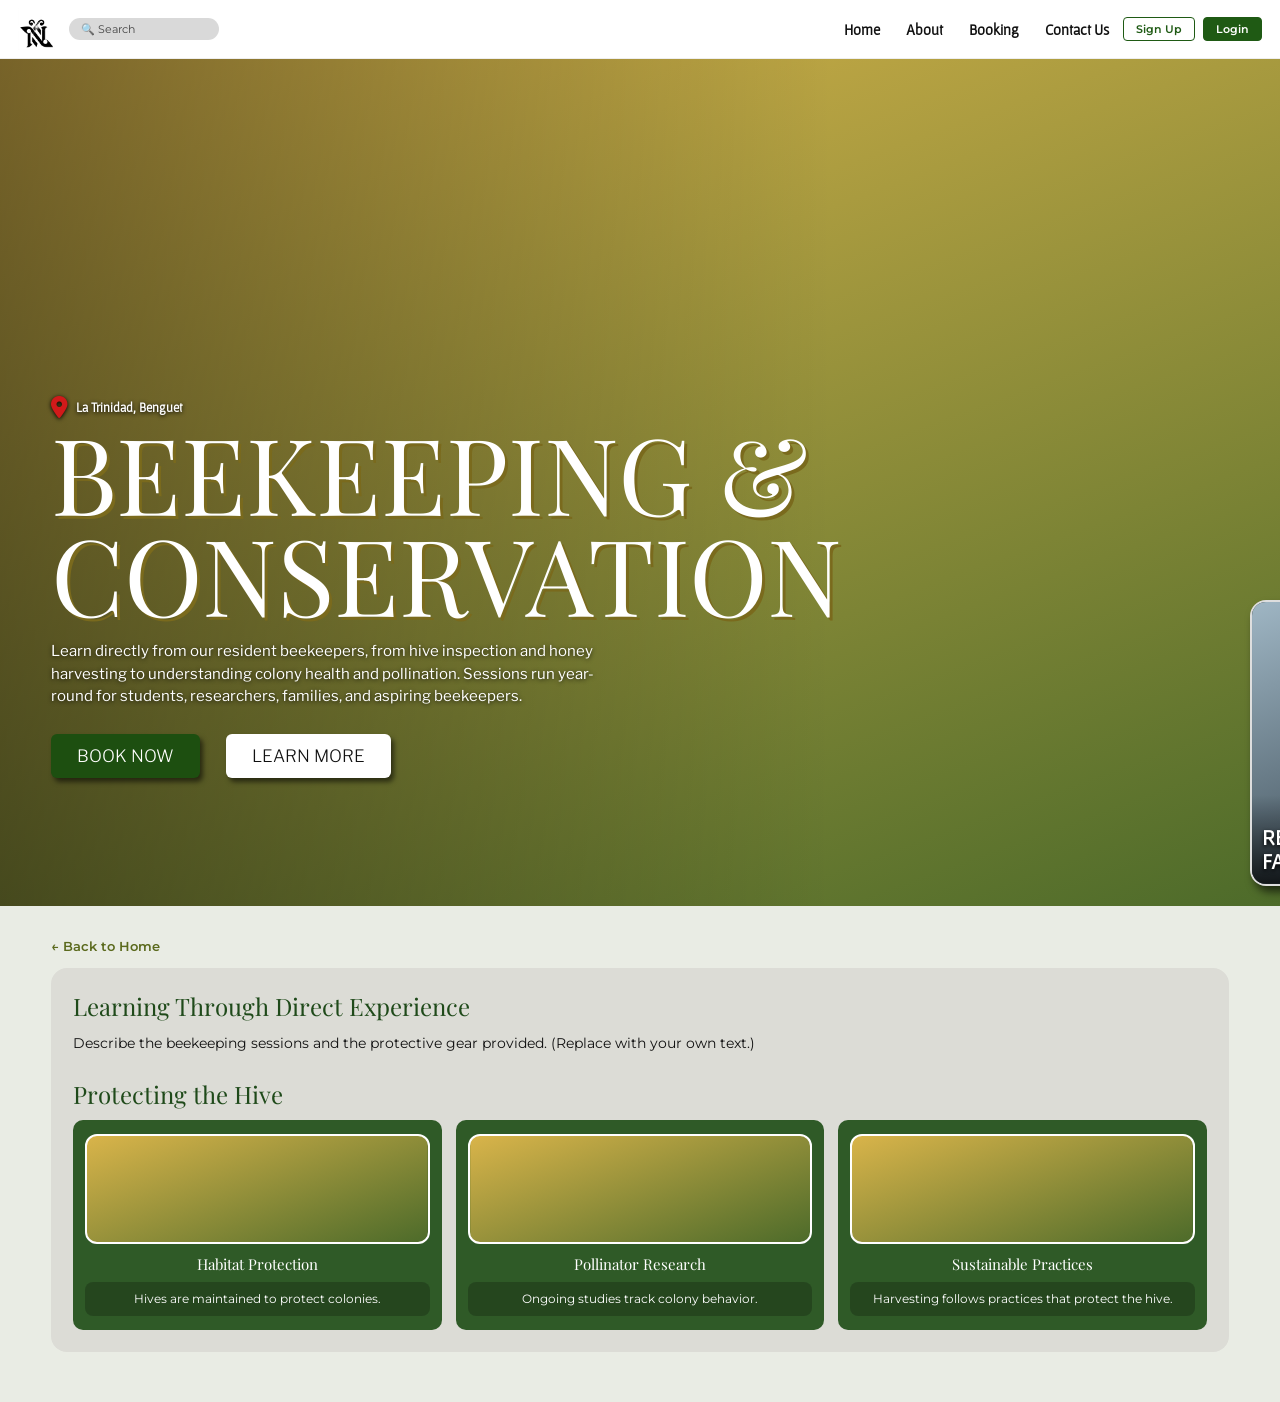
==== beekeeping.html @ a088c25b "adding javascript(burger) and deploying the logo img" ====
<!DOCTYPE html>
<html lang="en">

<head>
    <meta charset="utf-8">
    <meta name="viewport" content="width=device-width, initial-scale=1">
    <title>Beekeeping &amp; Conservation — Nature-ally Found</title>
    <link
        href="https://fonts.googleapis.com/css2?family=Pinyon+Script&family=Cormorant+Garamond:wght@500;700&family=Montserrat:wght@400;600;700&family=Playfair+Display:wght@400;500&family=Libre+Franklin:wght@300;400;600&family=Gafata&display=swap"
        rel="stylesheet">
    <link rel="stylesheet" href="https://cdnjs.cloudflare.com/ajax/libs/font-awesome/6.5.1/css/all.min.css">
    <link rel="stylesheet" href="style.css">
</head>

<body class="detail c2">
    <nav id="nav">
        <a href="index.html" class="logo"><img src="img/logo.jpg" alt="Nature-ally Found logo"></a>
        <div class="search">🔍 Search</div>
        <button class="search-ic" aria-label="Search">🔍</button>
        <div class="links">
            <a href="index.html">Home</a><a href="about.html">About</a><a href="booking.html">Booking</a><a
                href="contact.html">Contact Us</a>
        </div>
        <div class="auth"><button class="signup">Sign Up</button><button class="login">Login</button></div>
        <button class="burger" id="burger" aria-label="Menu">☰</button>
    </nav>

    <!-- compact banner: tablet + phone only -->
    <section class="hero banner">
        <h1 class="title"><span class="script">Nature-ally</span><span class="found">FOUND</span></h1>
        <div class="tag">
            <p>Nature-ally <b>Cocoon</b>ected, shaping spaces where wings, nature, and people flourish <b>Bee</b>yond
                boundaries.</p>
            <h3>Small Wings, Lasting Impact.</h3>
        </div>
    </section>

    <section class="d-hero">
        <div class="d-photo"></div>
        <div class="d-text">
            <p class="loc"><i class="fa-solid fa-location-dot pin"></i><span class="zn">Zone 2</span> La Trinidad,
                Benguet</p>
            <h1>Beekeeping &amp;<br>Conservation</h1>
            <p class="lead">Learn directly from our resident beekeepers, from hive inspection and honey harvesting to
                understanding colony health and pollination. Sessions run year-round for students, researchers,
                families, and aspiring beekeepers.</p>
            <div class="btns"><a class="book-btn" href="booking.html">Book Now</a><a class="learn-btn"
                    href="#more">Learn More</a></div>
        </div>
        <div class="d-cards">
            <a class="card c3" href="research.html">
                <div class="img"></div>
                <div class="info">
                    <h2>Research Facilities</h2>
                </div>
            </a>
            <a class="card c1" href="butterfly-sanctuary.html">
                <div class="img"></div>
                <div class="info">
                    <h2>Butterfly Sanctuary</h2>
                </div>
            </a>
            <a class="card c2" href="beekeeping.html">
                <div class="img"></div>
                <div class="info">
                    <h2>Beekeeping &amp; Conservation</h2>
                </div>
            </a>
        </div>
    </section>

    <section class="more" id="more">
        <a class="back" href="index.html">← Back to Home</a>
        <div class="box">
            <h3>Learning Through Direct Experience</h3>
            <p>Describe the beekeeping sessions and the protective gear provided. (Replace with your own text.)</p>
            <h3>Protecting the Hive</h3>
            <div class="tiles">
                <div class="tile">
                    <div class="ph"></div>
                    <h4>Habitat Protection</h4>
                    <p>Hives are maintained to protect colonies.</p>
                </div>
                <div class="tile">
                    <div class="ph"></div>
                    <h4>Pollinator Research</h4>
                    <p>Ongoing studies track colony behavior.</p>
                </div>
                <div class="tile">
                    <div class="ph"></div>
                    <h4>Sustainable Practices</h4>
                    <p>Harvesting follows practices that protect the hive.</p>
                </div>
            </div>
        </div>
    </section>


    <footer class="footer">
        <div class="f-cols">
            <div>
                <h5>Explore</h5><a href="index.html">Home</a><a href="about.html">About</a><a href="#">Experience</a><a
                    href="booking.html">Booking</a>
            </div>
            <div>
                <h5>Support</h5><a href="contact.html">Contact</a><a href="#">FAQs</a><a href="#">Cookie Settings</a><a
                    href="#">Terms &amp; Conditions</a>
            </div>
            <div class="f-connect">
                <h5>Connect</h5>
                <p>Location: Benguet, Philippines</p>
                <p>Email: NatureAllyFound@gmail.com</p>
                <p>Phone: 888-888-8888</p>
            </div>
        </div>
        <div class="f-bottom">
            <p>© 2026 Butterfly Sanctuary. All rights reserved.</p>
            <div class="social">
                <a href="#" aria-label="Instagram"><i class="fa-brands fa-instagram"></i></a>
                <a href="#" aria-label="TikTok"><i class="fa-brands fa-tiktok"></i></a>
                <a href="#" aria-label="YouTube"><i class="fa-brands fa-youtube"></i></a>
                <a href="#" aria-label="Facebook"><i class="fa-brands fa-facebook-f"></i></a>
            </div>
        </div>
    </footer>

    <script src="script.js"></script>
</body>

</html>
---- style.css ----
:root {
    --green: #1f5a14;
    --gold: #8a7b52;
    --cream: #d8c98f;
    --olive: #5b6a1d;
    --card: linear-gradient(135deg, #8c9879, #5b6a4a)
}

* {
    box-sizing: border-box;
    margin: 0
}

html {
    scroll-behavior: smooth
}

body {
    font-family: Montserrat, system-ui, sans-serif;
    background: #fff;
    color: #111
}

body.detail {
    background: #e9ece4
}

/* Photo placeholders: replace each gradient with url(your-photo.jpg) */
.c1 {
    --g: linear-gradient(160deg, #7fa88b, #2c4a3a)
}

.c2 {
    --g: linear-gradient(160deg, #d9b44a, #4d6b2a)
}

.c3 {
    --g: linear-gradient(160deg, #9fb6c4, #34434d)
}

.img,
.d-photo,
.ph {
    background-image: var(--g);
    background-size: cover;
    background-position: center
}

/* NAV */
nav {
    display: flex;
    align-items: center;
    gap: 14px;
    background: #fff;
    padding: 8px 18px;
    position: relative;
    z-index: 10;
    border-bottom: 1px solid #eee
}

.logo img {
    height: 42px;
    width: auto;
    display: block
}

.search {
    background: #d9d9d9;
    border-radius: 999px;
    padding: 4px 12px;
    font-size: 11px;
    width: 150px;
    color: #444
}

.search-ic,
.burger {
    display: none;
    background: none;
    border: 0;
    font-size: 20px;
    cursor: pointer
}

.links {
    margin-left: auto;
    display: flex;
    gap: 26px;
    font: 700 15px Gafata, Montserrat, sans-serif
}

.links a {
    color: #111;
    text-decoration: none
}

.links a:hover {
    color: var(--green)
}

.auth {
    display: flex;
    gap: 8px
}

.auth button {
    font: 600 11px Montserrat, sans-serif;
    padding: 4px 12px;
    border-radius: 4px;
    cursor: pointer;
    border: 1px solid var(--green)
}

.signup {
    background: #fff;
    color: var(--green)
}

.login {
    background: var(--green);
    color: #fff
}

/* HOME HERO (swap the gradient with your photo: --hero-img:url(hero.jpg)) */
.hero {
    --hero-img: none;
    min-height: calc(100vh - 53px);
    padding: 0 4vw 4vw;
    display: flex;
    flex-direction: column;
    justify-content: space-between;
    color: #f3f1e6;
    background: var(--hero-img), radial-gradient(ellipse at 20% 15%, #2f4a22 0, transparent 55%), linear-gradient(180deg, #0e1d0c, #14260f 55%, #3a4a1c);
    background-size: cover;
    background-position: center
}

.title {
    margin-top: 9vh;
    text-align: left;
    font-family: 'Cormorant Garamond', serif;
    color: var(--gold);
    text-shadow: 0 4px 12px rgba(0, 0, 0, .6)
}

.title .script {
    display: block;
    font: clamp(56px, 11vw, 150px)/1 'Pinyon Script', cursive
}

.title .found {
    display: block;
    font-weight: 700;
    letter-spacing: .06em;
    font-size: clamp(48px, 9vw, 120px);
    line-height: 1;
    margin-left: 8vw
}

.tag {
    max-width: 380px
}

.tag p {
    background: rgba(0, 0, 0, .35);
    padding: 12px 14px;
    font-size: 13px;
    line-height: 1.5;
    color: var(--cream)
}

.tag p b {
    color: #fff
}

.tag h3 {
    font: 600 20px Montserrat, sans-serif;
    color: var(--cream);
    margin-top: 16px;
    text-shadow: 0 2px 6px #000
}

.banner {
    display: none
}

/* CARDS: desktop = small cards over the bottom-right of the hero */
.cards {
    position: relative;
    z-index: 2;
    display: flex;
    justify-content: flex-end;
    gap: 12px;
    padding: 0 4vw 4vw;
    margin-top: calc(-214px - 4vw)
}

.card {
    flex: 0 0 190px;
    height: 214px;
    position: relative;
    display: block;
    text-decoration: none;
    border-radius: 14px;
    border: 1px solid rgba(255, 255, 255, .6);
    overflow: hidden;
    cursor: pointer;
    color: #fff;
    background: #222;
    transition: transform .2s
}

.card:hover {
    transform: translateY(-6px)
}

.card .img {
    position: absolute;
    inset: 0
}

.card .info {
    position: absolute;
    left: 0;
    right: 0;
    bottom: 0;
    padding: 22px 12px 12px;
    background: linear-gradient(transparent, rgba(0, 0, 0, .75))
}

.card h2 {
    font: 700 17px/1.1 Gafata, Montserrat, sans-serif;
    text-transform: uppercase
}

.desc,
.zone,
.learn,
.book {
    display: none
}

/* DETAIL PAGES: desktop = full-screen photo */
.d-hero {
    position: relative;
    min-height: calc(100vh - 53px);
    color: #fff;
    display: flex;
    align-items: flex-end;
    justify-content: space-between;
    gap: 24px;
    padding: 0 4vw 1.6vw;
    overflow: hidden
}

.d-photo {
    position: absolute;
    inset: 0
}

.d-photo::after {
    content: "";
    position: absolute;
    inset: 0;
    background: linear-gradient(90deg, rgba(0, 0, 0, .45), transparent 65%)
}

.d-text {
    position: relative;
    z-index: 1;
    align-self: flex-end;
    margin-bottom: 12vh
}

.loc {
    display: flex;
    align-items: center;
    gap: 8px;
    font: 400 13px Gafata, Montserrat, sans-serif;
    font-weight: 700;
    margin-bottom: 4px;
    text-shadow: 0 1px 4px #000
}

.pin {
    color: #d11a1a;
    font-size: 22px;
    flex: none
}

.zn {
    display: none
}

.d-text h1 {
    font: 400 clamp(44px, min(8.3vw, 13vh), 112px)/.95 'Playfair Display', serif;
    text-transform: uppercase;
    margin-bottom: 16px;
    text-shadow: 3px 3px 0 #7a6a1d
}

.d-text .lead {
    max-width: 44vw;
    font: 400 clamp(12px, 1.25vw, 15px)/1.5 'Libre Franklin', sans-serif;
    margin-bottom: 26px;
    text-shadow: 0 1px 4px rgba(0, 0, 0, .8)
}

.btns {
    display: flex;
    gap: 26px
}

.btns a {
    padding: 12px 26px;
    border-radius: 6px;
    text-decoration: none;
    font: 300 clamp(14px, 1.5vw, 17px) 'Libre Franklin', sans-serif;
    text-transform: uppercase;
    box-shadow: 3px 4px 5px rgba(0, 0, 0, .55)
}

.book-btn {
    background: #1d4f10;
    color: #fff
}

.learn-btn {
    background: #fff;
    color: #111
}

.d-cards {
    position: absolute;
    z-index: 1;
    right: -1vw;
    bottom: 1.6vw;
    display: flex;
    gap: 1.2vw
}

.d-cards .card {
    flex: 0 0 clamp(140px, min(16.5vw, 25vh), 230px);
    height: auto;
    aspect-ratio: .74;
    border: 2px solid rgba(255, 255, 255, .85);
    border-radius: 16px;
    box-shadow: 4px 6px 8px rgba(0, 0, 0, .6)
}

.d-cards .card .info {
    padding: 30px 10px 10px
}

.d-cards .card h2 {
    font-size: clamp(15px, 1.8vw, 22px);
    text-shadow: 0 2px 4px #000
}

.more {
    padding: 30px 4vw 50px
}

.back {
    display: inline-block;
    color: var(--olive);
    font: 600 13px Montserrat, sans-serif;
    text-decoration: none;
    margin-bottom: 14px
}

.box {
    background: #dcdcd6;
    border-radius: 16px;
    padding: 22px
}

.box h3 {
    font: 400 24px 'Playfair Display', serif;
    color: #1f4a1a;
    margin-bottom: 10px
}

.box>p {
    font-size: 14px;
    line-height: 1.7;
    margin-bottom: 22px
}

.tiles {
    display: grid;
    grid-template-columns: repeat(auto-fit, minmax(180px, 1fr));
    gap: 14px
}

.tile {
    background: #2f5a27;
    color: #fff;
    border-radius: 10px;
    padding: 14px 12px;
    text-align: center
}

.tile .ph {
    height: 110px;
    border-radius: 12px;
    border: 2px solid #fff;
    margin-bottom: 10px
}

.tile h4 {
    font: 400 15px 'Playfair Display', serif;
    margin-bottom: 8px
}

.tile p {
    font-size: 12px;
    line-height: 1.5;
    background: rgba(0, 0, 0, .22);
    border-radius: 8px;
    padding: 8px 10px
}

.box-book,
.footer {
    display: none
}

/* TABLET + PHONE */
@media(max-width:1099px) {
    .hero {
        min-height: 0;
        padding: 14px 4vw 18px;
        text-align: center
    }

    .banner {
        display: flex
    }

    .title {
        margin-top: 0
    }

    .title .script {
        font-size: clamp(40px, 9vw, 80px)
    }

    .title .found {
        font-size: clamp(32px, 7vw, 64px);
        margin-left: 0
    }

    .tag {
        max-width: none;
        margin-top: 8px
    }

    .tag p {
        background: none;
        font-size: 12px;
        padding: 4px 0
    }

    .tag h3 {
        font-size: 15px;
        margin-top: 6px
    }

    /* home cards: stacked rows */
    .cards {
        display: block;
        margin: 0;
        padding: 18px 4vw 24px
    }

    .card {
        display: flex;
        height: auto;
        min-height: 150px;
        margin-bottom: 14px;
        border: 0;
        background: var(--card)
    }

    .card:hover {
        transform: none
    }

    .card:nth-child(even) {
        flex-direction: row-reverse
    }

    .card .img {
        position: relative;
        inset: auto;
        flex: 0 0 30%;
        min-height: 150px
    }

    .card .info {
        position: static;
        background: none;
        padding: 14px 16px;
        flex: 1;
        display: flex;
        flex-direction: column;
        gap: 6px
    }

    .card h2 {
        font: 500 24px 'Cormorant Garamond', serif;
        text-align: center
    }

    .desc {
        display: block;
        font-size: 12px;
        line-height: 1.5
    }

    .zone {
        display: block;
        font-size: 11px;
        font-weight: 700
    }

    .learn {
        display: block;
        align-self: flex-end;
        margin-top: auto;
        background: #fff;
        color: #111;
        border: 1px solid #333;
        border-radius: 6px;
        padding: 4px 14px;
        font: 600 11px Montserrat, sans-serif
    }

    .book {
        display: block;
        width: max-content;
        margin: 6px auto 0;
        background: var(--green);
        color: #fff;
        padding: 10px 26px;
        border-radius: 6px;
        text-decoration: none;
        font: 600 13px Montserrat, sans-serif
    }

    /* detail pages: header card */
    .d-hero {
        display: flex;
        align-items: center;
        min-height: 0;
        gap: 16px;
        margin: 18px 4vw 0;
        padding: 14px;
        border-radius: 16px;
        background: var(--card)
    }

    .d-photo {
        position: static;
        flex: 0 0 130px;
        height: 140px;
        border-radius: 12px
    }

    .d-photo::after,
    .d-cards,
    .learn-btn {
        display: none
    }

    .d-text {
        margin-bottom: 0
    }

    .d-text h1 {
        font-size: 30px;
        margin-bottom: 6px;
        text-shadow: none;
        line-height: 1.1
    }

    .d-text .lead {
        max-width: none;
        font-size: 13px;
        margin-bottom: 12px;
        text-shadow: none
    }

    .zn {
        display: inline
    }

    .loc {
        text-shadow: none
    }

    .btns a {
        font-size: 12px;
        padding: 8px 20px;
        box-shadow: none
    }

    .more {
        padding-top: 18px
    }

    .box-book {
        display: block;
        text-align: center;
        margin-top: 24px
    }

    .box-book a {
        display: inline-block;
        padding: 10px 40px;
        border-radius: 6px;
        text-decoration: none;
        font: 400 16px 'Libre Franklin', sans-serif;
        text-transform: uppercase;
        box-shadow: 0 3px 4px rgba(0, 0, 0, .4)
    }

    body.detail {
        background: linear-gradient(180deg, #9aa58a, #5f6e4f)
    }

    .footer {
        display: block;
        margin-top: 26px;
        padding: 22px 5vw 14px;
        color: #fff;
        font-size: 11px;
        line-height: 1.6;
        background: linear-gradient(180deg, #4e5d3e, #2f3b25);
        border-radius: 14px 14px 0 0
    }

    .f-cols {
        display: grid;
        grid-template-columns: auto auto 1fr;
        gap: 18px 30px
    }

    .footer h5 {
        font-size: 11px;
        margin-bottom: 8px
    }

    .footer a {
        display: block;
        color: #fff;
        text-decoration: none;
        margin-bottom: 6px
    }

    .footer p {
        margin-bottom: 6px
    }

    .f-bottom {
        position: relative;
        margin-top: 24px;
        text-align: center
    }

    .social {
        position: absolute;
        right: 0;
        top: -2px;
        display: flex;
        gap: 6px
    }

    .social a {
        font-size: 14px;
        margin: 0
    }
}

/* PHONE */
@media(max-width:600px) {
    nav {
        gap: 10px;
        padding: 8px 12px
    }

    .search,
    .auth {
        display: none
    }

    .search-ic,
    .burger {
        display: block
    }

    .links {
        margin-left: auto;
        gap: 10px;
        font-size: 10px
    }

    nav.menu-open .auth {
        display: flex;
        position: absolute;
        top: 100%;
        right: 0;
        background: #fff;
        padding: 10px 14px;
        border: 1px solid #ddd
    }

    .card .desc {
        display: none
    }

    .card.open .desc {
        display: block
    }

    .card h2 {
        font-size: 20px
    }

    .card .img {
        flex-basis: 34%
    }

    .d-hero {
        flex-direction: column;
        text-align: center
    }

    .d-photo {
        flex-basis: auto;
        width: 100%
    }

    .btns {
        justify-content: center
    }

    .f-cols {
        grid-template-columns: 1fr 1fr
    }

    .f-connect {
        grid-column: 1/-1
    }

    .f-bottom {
        padding-top: 22px
    }

    .social {
        top: 0;
        left: 50%;
        right: auto;
        transform: translateX(-50%)
    }
}
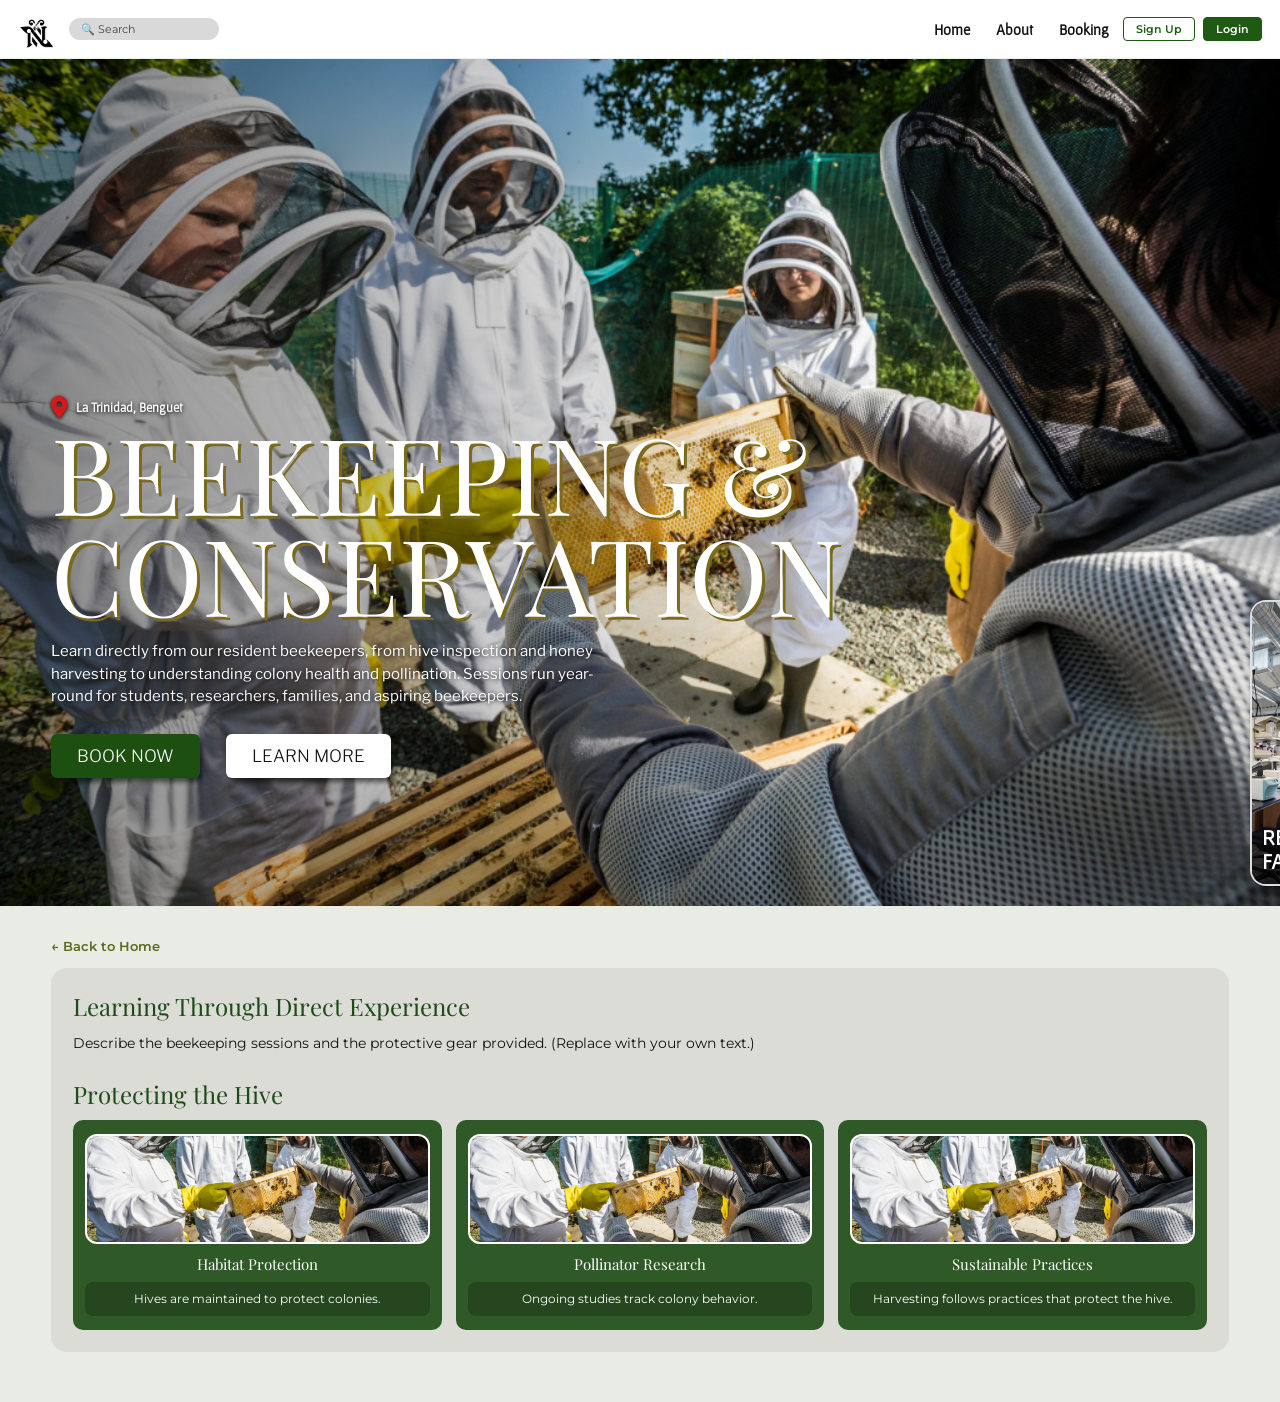
==== commit e8498cc5: "adding some of my images" ====
--- a/beekeeping.html
+++ b/beekeeping.html
@@ -18,8 +18,7 @@
         <div class="search">🔍 Search</div>
         <button class="search-ic" aria-label="Search">🔍</button>
         <div class="links">
-            <a href="index.html">Home</a><a href="about.html">About</a><a href="booking.html">Booking</a><a
-                href="contact.html">Contact Us</a>
+            <a href="index.html">Home</a><a href="about.html">About</a><a href="booking.html">Booking</a>
         </div>
         <div class="auth"><button class="signup">Sign Up</button><button class="login">Login</button></div>
         <button class="burger" id="burger" aria-label="Menu">☰</button>
--- a/style.css
+++ b/style.css
@@ -27,15 +27,15 @@
 
 /* Photo placeholders: replace each gradient with url(your-photo.jpg) */
 .c1 {
-    --g: linear-gradient(160deg, #7fa88b, #2c4a3a)
+    --g: url(img/butterfly-sanctuary.jpg);
 }
 
 .c2 {
-    --g: linear-gradient(160deg, #d9b44a, #4d6b2a)
+    --g: url(img/beekeeping.jpg);
 }
 
 .c3 {
-    --g: linear-gradient(160deg, #9fb6c4, #34434d)
+    --g: url(img/research-facilities.jpg);
 }
 
 .img,
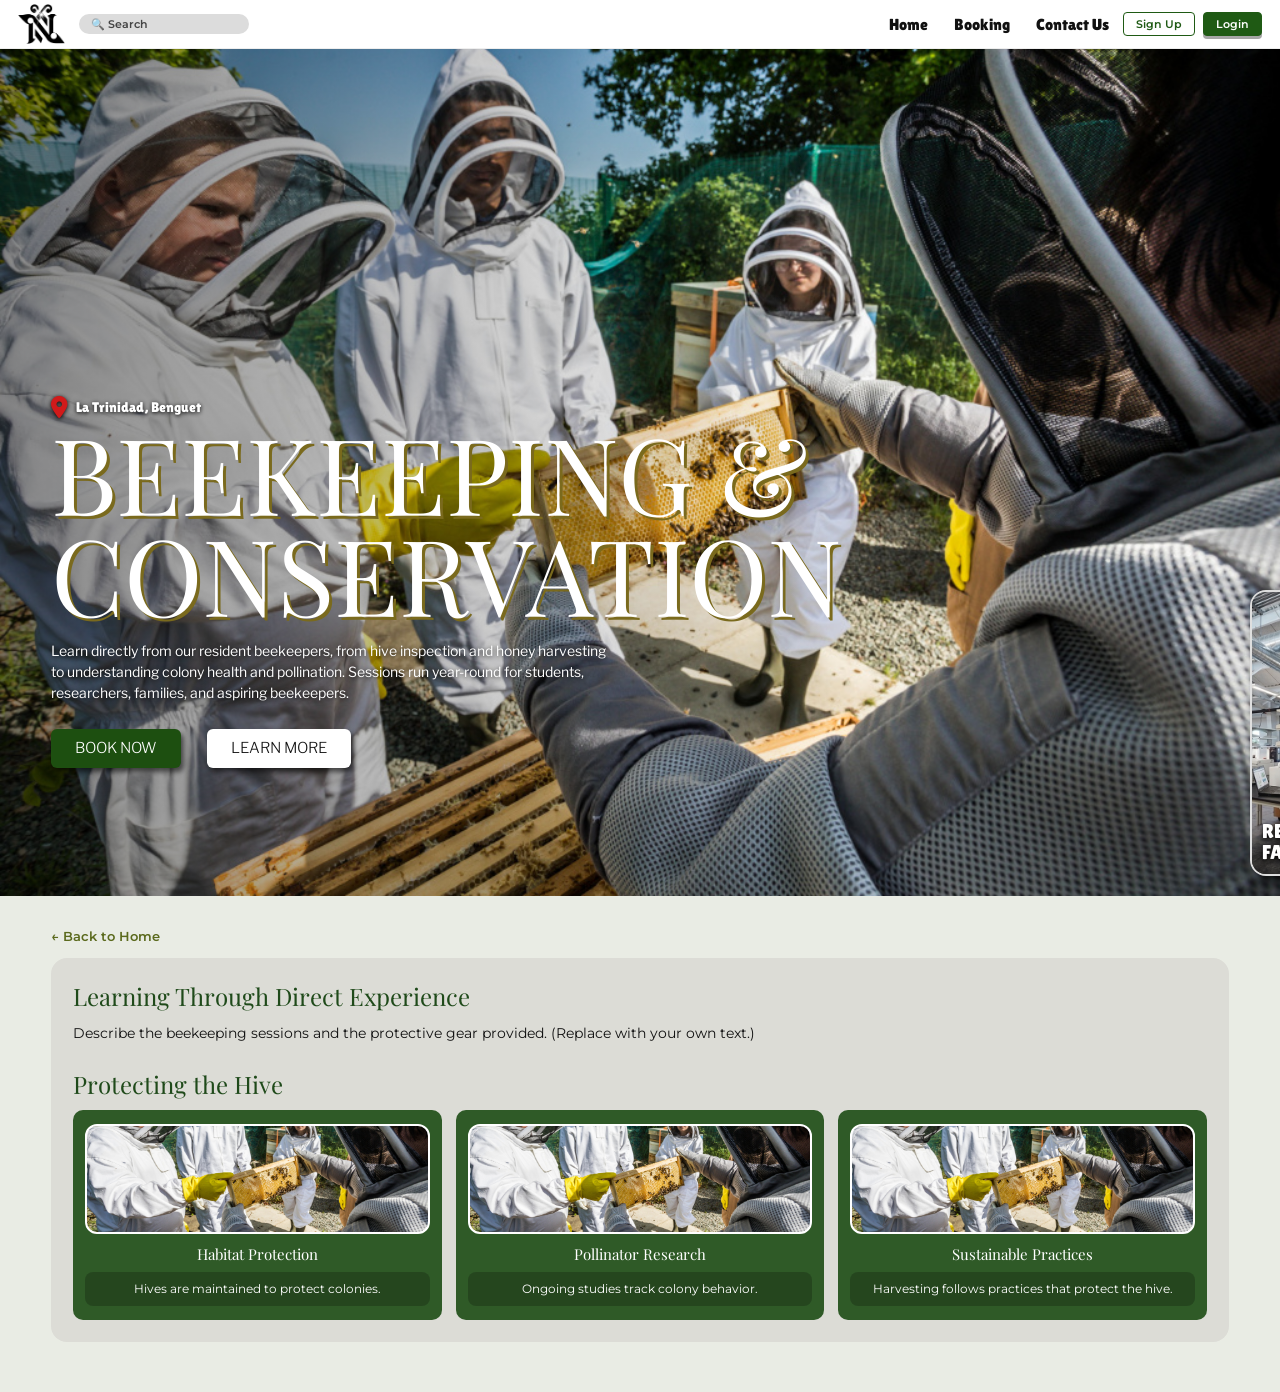
==== commit ca0618d2: "adding the new photos(meron pa po mamaya haha) and adding img/ and debugging some part in html and c" ====
--- a/beekeeping.html
+++ b/beekeeping.html
@@ -6,7 +6,7 @@
     <meta name="viewport" content="width=device-width, initial-scale=1">
     <title>Beekeeping &amp; Conservation — Nature-ally Found</title>
     <link
-        href="https://fonts.googleapis.com/css2?family=Pinyon+Script&family=Cormorant+Garamond:wght@500;700&family=Montserrat:wght@400;600;700&family=Playfair+Display:wght@400;500&family=Libre+Franklin:wght@300;400;600&family=Gafata&display=swap"
+        href="https://fonts.googleapis.com/css2?family=Pinyon+Script&family=Cormorant+Garamond:wght@500;700&family=Montserrat:wght@400;600;700&family=Playfair+Display:wght@400;500&family=Libre+Franklin:wght@300;400;600&family=Lilita+One&family=Gafata&display=swap"
         rel="stylesheet">
     <link rel="stylesheet" href="https://cdnjs.cloudflare.com/ajax/libs/font-awesome/6.5.1/css/all.min.css">
     <link rel="stylesheet" href="style.css">
@@ -14,17 +14,18 @@
 
 <body class="detail c2">
     <nav id="nav">
-        <a href="index.html" class="logo"><img src="img/logo.jpg" alt="Nature-ally Found logo"></a>
+        <a href="index.html" class="logo"><img src="img/logo.png" alt="Nature-ally Found logo"></a>
         <div class="search">🔍 Search</div>
         <button class="search-ic" aria-label="Search">🔍</button>
         <div class="links">
-            <a href="index.html">Home</a><a href="about.html">About</a><a href="booking.html">Booking</a>
+            <a href="index.html">Home</a><a href="booking.html">Booking</a><a
+                href="contact.html">Contact Us</a>
         </div>
         <div class="auth"><button class="signup">Sign Up</button><button class="login">Login</button></div>
         <button class="burger" id="burger" aria-label="Menu">☰</button>
     </nav>
 
-    <!-- compact banner: tablet + phone only -->
+    <!-- tablet + phone only -->
     <section class="hero banner">
         <h1 class="title"><span class="script">Nature-ally</span><span class="found">FOUND</span></h1>
         <div class="tag">
@@ -91,6 +92,7 @@
                     <p>Harvesting follows practices that protect the hive.</p>
                 </div>
             </div>
+            <div class="box-book"><a class="book-btn" href="booking.html">Book Now</a></div>
         </div>
     </section>
 
--- a/style.css
+++ b/style.css
@@ -1,6 +1,7 @@
 :root {
+    --cw: clamp(140px, min(16.5vw, 25vh), 230px);
     --green: #1f5a14;
-    --gold: #8a7b52;
+    --gold: #8c7f5e;
     --cream: #d8c98f;
     --olive: #5b6a1d;
     --card: linear-gradient(135deg, #8c9879, #5b6a4a)
@@ -18,24 +19,31 @@
 body {
     font-family: Montserrat, system-ui, sans-serif;
     background: #fff;
-    color: #111
+    color: #111;
+    overflow-x: hidden
 }
 
 body.detail {
     background: #e9ece4
 }
 
-/* Photo placeholders: replace each gradient with url(your-photo.jpg) */
+/* PHOTOS*/
 .c1 {
     --g: url(img/butterfly-sanctuary.jpg);
+    --pos: 50% 50%;
+    --dpos: 50% 50%
 }
 
 .c2 {
     --g: url(img/beekeeping.jpg);
+    --pos: 35% 50%;
+    --dpos: 50% 25%
 }
 
 .c3 {
     --g: url(img/research-facilities.jpg);
+    --pos: 78% 50%;
+    --dpos: 50% 40%
 }
 
 .img,
@@ -43,7 +51,11 @@
 .ph {
     background-image: var(--g);
     background-size: cover;
-    background-position: center
+    background-position: var(--pos, center)
+}
+
+.d-photo {
+    background-position: var(--dpos, center)
 }
 
 /* NAV */
@@ -52,24 +64,25 @@
     align-items: center;
     gap: 14px;
     background: #fff;
-    padding: 8px 18px;
+    padding: 4px 18px;
     position: relative;
     z-index: 10;
     border-bottom: 1px solid #eee
 }
 
 .logo img {
-    height: 42px;
+    height: clamp(28px, 5vh, 40px);
     width: auto;
     display: block
 }
 
 .search {
-    background: #d9d9d9;
+    background: #dcdcdc;
     border-radius: 999px;
-    padding: 4px 12px;
+    padding: 3px 12px;
     font-size: 11px;
-    width: 150px;
+    font-weight: 600;
+    width: 170px;
     color: #444
 }
 
@@ -86,7 +99,7 @@
     margin-left: auto;
     display: flex;
     gap: 26px;
-    font: 700 15px Gafata, Montserrat, sans-serif
+    font: 400 clamp(12px, 2.3vh, 16px) 'Lilita One', Gafata, Montserrat, sans-serif
 }
 
 .links a {
@@ -118,14 +131,15 @@
 
 .login {
     background: var(--green);
-    color: #fff
-}
-
-/* HOME HERO (swap the gradient with your photo: --hero-img:url(hero.jpg)) */
+    color: #fff;
+    box-shadow: 0 3px 0 rgba(0, 0, 0, .35)
+}
+
+/* HOME HERO */
 .hero {
-    --hero-img: none;
+    --hero-img: linear-gradient(rgba(4, 18, 6, .7), rgba(4, 18, 6, .5)), url(img/hero.jpg);
     min-height: calc(100vh - 53px);
-    padding: 0 4vw 4vw;
+    padding: 0 4vw clamp(30px, 6vh, 70px);
     display: flex;
     flex-direction: column;
     justify-content: space-between;
@@ -137,7 +151,7 @@
 
 .title {
     margin-top: 9vh;
-    text-align: left;
+    text-align: center;
     font-family: 'Cormorant Garamond', serif;
     color: var(--gold);
     text-shadow: 0 4px 12px rgba(0, 0, 0, .6)
@@ -184,25 +198,26 @@
     display: none
 }
 
-/* CARDS: desktop = small cards over the bottom-right of the hero */
+/* CARDS: desktop */
 .cards {
     position: relative;
     z-index: 2;
     display: flex;
     justify-content: flex-end;
-    gap: 12px;
-    padding: 0 4vw 4vw;
-    margin-top: calc(-214px - 4vw)
+    gap: 1.2vw;
+    margin: calc(var(--cw) / -.74 - 1.6vw) -1vw 0 0;
+    padding: 0 0 1.6vw
 }
 
 .card {
-    flex: 0 0 190px;
-    height: 214px;
+    flex: 0 0 var(--cw);
+    aspect-ratio: .74;
     position: relative;
     display: block;
     text-decoration: none;
-    border-radius: 14px;
-    border: 1px solid rgba(255, 255, 255, .6);
+    border-radius: 16px;
+    border: 2px solid rgba(255, 255, 255, .85);
+    box-shadow: 4px 6px 8px rgba(0, 0, 0, .6);
     overflow: hidden;
     cursor: pointer;
     color: #fff;
@@ -224,13 +239,14 @@
     left: 0;
     right: 0;
     bottom: 0;
-    padding: 22px 12px 12px;
-    background: linear-gradient(transparent, rgba(0, 0, 0, .75))
+    padding: 30px 10px 10px;
+    background: linear-gradient(transparent, rgba(0, 0, 0, .55))
 }
 
 .card h2 {
-    font: 700 17px/1.1 Gafata, Montserrat, sans-serif;
-    text-transform: uppercase
+    font: 400 clamp(12px, min(1.6vw, 2.6vh), 21px)/1.05 'Lilita One', Gafata, sans-serif;
+    text-transform: uppercase;
+    text-shadow: 0 2px 4px #000
 }
 
 .desc,
@@ -276,8 +292,7 @@
     display: flex;
     align-items: center;
     gap: 8px;
-    font: 400 13px Gafata, Montserrat, sans-serif;
-    font-weight: 700;
+    font: 400 clamp(11px, 2vh, 14px) 'Lilita One', Gafata, Montserrat, sans-serif;
     margin-bottom: 4px;
     text-shadow: 0 1px 4px #000
 }
@@ -301,7 +316,7 @@
 
 .d-text .lead {
     max-width: 44vw;
-    font: 400 clamp(12px, 1.25vw, 15px)/1.5 'Libre Franklin', sans-serif;
+    font: 400 clamp(11px, min(1.1vw, 1.9vh), 14px)/1.5 'Libre Franklin', sans-serif;
     margin-bottom: 26px;
     text-shadow: 0 1px 4px rgba(0, 0, 0, .8)
 }
@@ -312,17 +327,18 @@
 }
 
 .btns a {
-    padding: 12px 26px;
+    padding: .7em 1.6em;
     border-radius: 6px;
     text-decoration: none;
-    font: 300 clamp(14px, 1.5vw, 17px) 'Libre Franklin', sans-serif;
+    font: 300 clamp(11px, min(1.3vw, 2.1vh), 15px) 'Libre Franklin', sans-serif;
     text-transform: uppercase;
     box-shadow: 3px 4px 5px rgba(0, 0, 0, .55)
 }
 
 .book-btn {
     background: #1d4f10;
-    color: #fff
+    color: #fff;
+    box-shadow: 0 4px 3px rgba(0, 0, 0, .45)
 }
 
 .learn-btn {
@@ -339,24 +355,6 @@
     gap: 1.2vw
 }
 
-.d-cards .card {
-    flex: 0 0 clamp(140px, min(16.5vw, 25vh), 230px);
-    height: auto;
-    aspect-ratio: .74;
-    border: 2px solid rgba(255, 255, 255, .85);
-    border-radius: 16px;
-    box-shadow: 4px 6px 8px rgba(0, 0, 0, .6)
-}
-
-.d-cards .card .info {
-    padding: 30px 10px 10px
-}
-
-.d-cards .card h2 {
-    font-size: clamp(15px, 1.8vw, 22px);
-    text-shadow: 0 2px 4px #000
-}
-
 .more {
     padding: 30px 4vw 50px
 }
@@ -474,8 +472,15 @@
         padding: 18px 4vw 24px
     }
 
+    .card .info {
+        padding: 14px 16px
+    }
+
     .card {
         display: flex;
+        flex: none;
+        aspect-ratio: auto;
+        box-shadow: none;
         height: auto;
         min-height: 150px;
         margin-bottom: 14px;
@@ -764,4 +769,53 @@
         right: auto;
         transform: translateX(-50%)
     }
+}
+
+/* DESKTOP HOME HERO */
+@media(min-width:1100px) {
+    .hero .title {
+        text-align: left;
+        margin: clamp(24px, 6vh, 80px) 0 0 -2vw;
+        color: var(--gold);
+        text-shadow: 5px 6px 6px rgba(0, 0, 0, .55)
+    }
+
+    .hero .title .script {
+        font: 500 min(9vw, 15vh)/.95 'Cormorant Garamond', serif;
+        text-transform: uppercase;
+        letter-spacing: .02em
+    }
+
+    .hero .title .script::first-letter {
+        font: 400 1.9em/1 'Pinyon Script', cursive
+    }
+
+    .hero .title .found {
+        font: 500 min(9vw, 15vh)/1 'Cormorant Garamond', serif;
+        letter-spacing: .04em;
+        margin-left: 16vw
+    }
+
+    .hero .tag {
+        max-width: 49vw;
+        margin-left: -4vw
+    }
+
+    .hero .tag p {
+        background: rgba(0, 0, 0, .4);
+        padding: 1.6vw 2vw 1.6vw 5.4vw;
+        font: 500 clamp(12px, min(1.55vw, 2.6vh), 19px)/1.4 Montserrat, sans-serif;
+        color: #c9bf86
+    }
+
+    .hero .tag p b {
+        color: #e6dfb0
+    }
+
+    .hero .tag h3 {
+        padding-left: 5.4vw;
+        margin-top: 2.4vh;
+        font: 600 clamp(14px, min(2vw, 3.4vh), 24px) Montserrat, sans-serif;
+        color: #aaa55c
+    }
 }
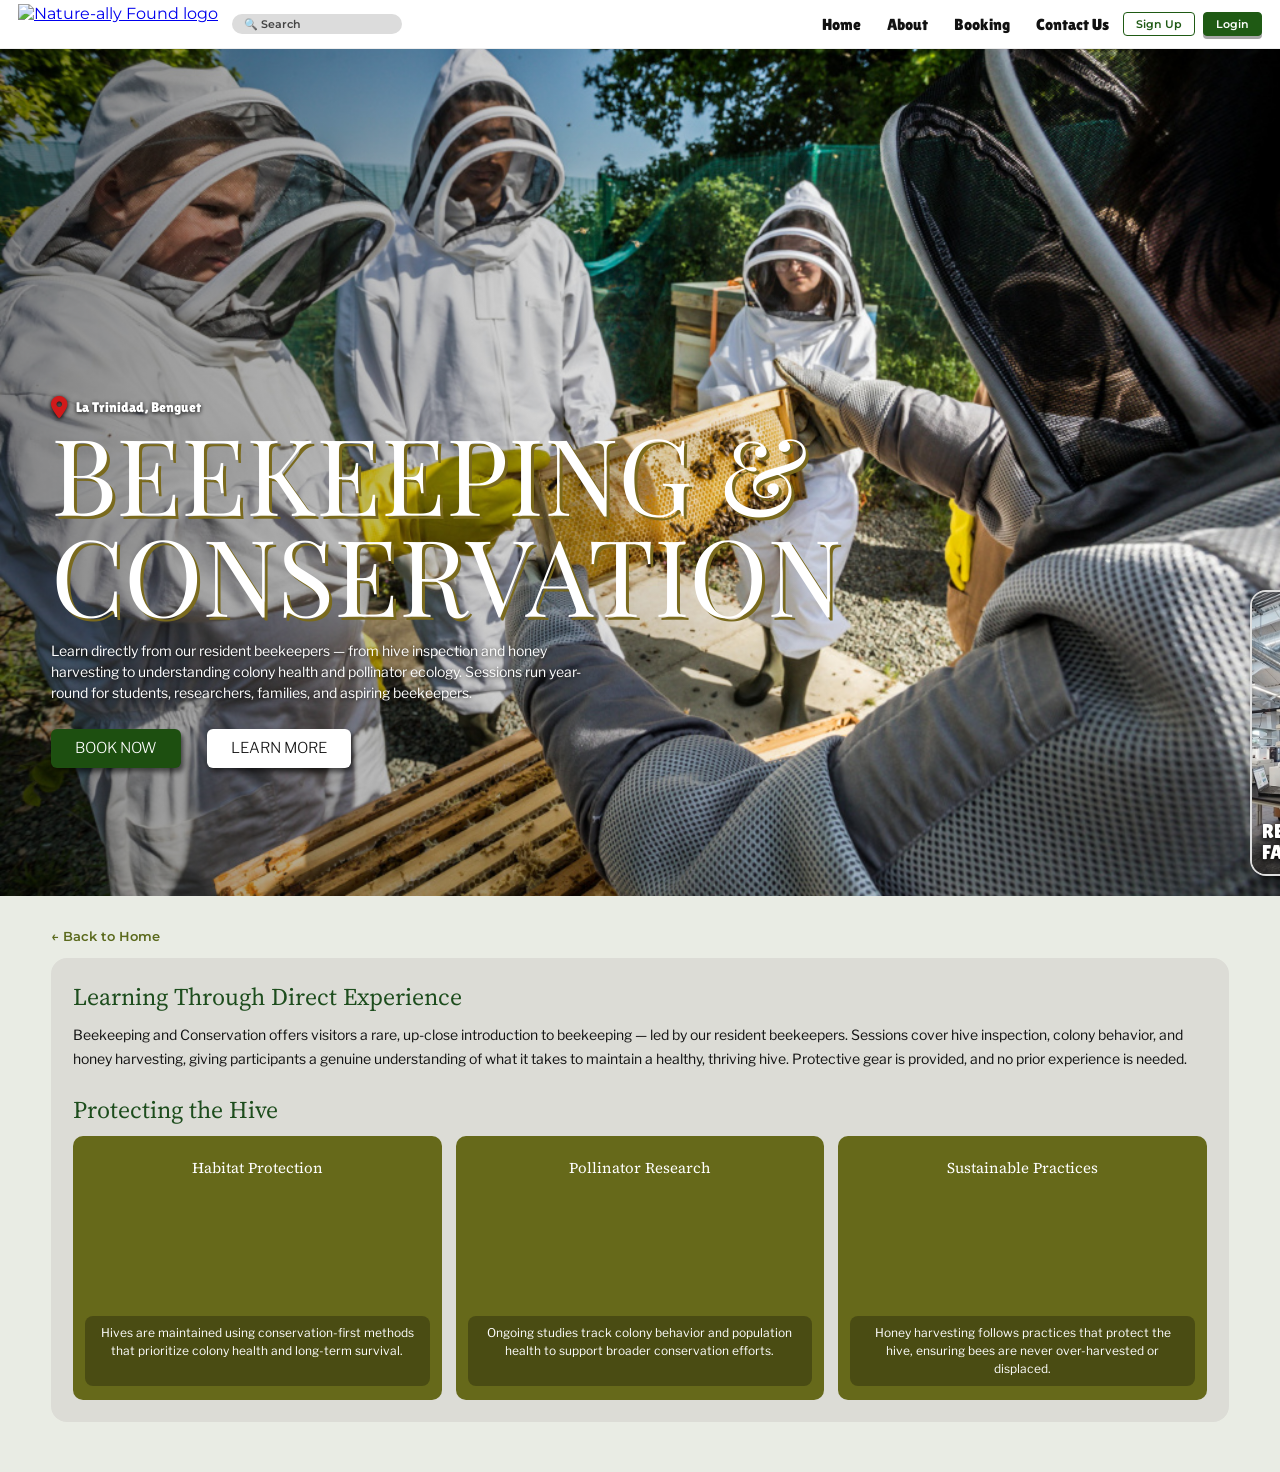
==== commit 77630b77: "debugging and fixing the css part in viewports" ====
--- a/beekeeping.html
+++ b/beekeeping.html
@@ -6,7 +6,7 @@
     <meta name="viewport" content="width=device-width, initial-scale=1">
     <title>Beekeeping &amp; Conservation — Nature-ally Found</title>
     <link
-        href="https://fonts.googleapis.com/css2?family=Pinyon+Script&family=Cormorant+Garamond:wght@500;700&family=Montserrat:wght@400;600;700&family=Playfair+Display:wght@400;500&family=Libre+Franklin:wght@300;400;600&family=Lilita+One&family=Gafata&display=swap"
+        href="https://fonts.googleapis.com/css2?family=Pinyon+Script&family=Cormorant+Garamond:wght@500;700&family=Montserrat:wght@400;600;700&family=Playfair+Display:wght@400;500&family=Libre+Franklin:wght@300;400;600&family=Source+Serif+4:wght@400;500&family=Lilita+One&family=Gafata&display=swap"
         rel="stylesheet">
     <link rel="stylesheet" href="https://cdnjs.cloudflare.com/ajax/libs/font-awesome/6.5.1/css/all.min.css">
     <link rel="stylesheet" href="style.css">
@@ -14,11 +14,11 @@
 
 <body class="detail c2">
     <nav id="nav">
-        <a href="index.html" class="logo"><img src="img/logo.png" alt="Nature-ally Found logo"></a>
+        <a href="index.html" class="logo"><img src="logo.png" alt="Nature-ally Found logo"></a>
         <div class="search">🔍 Search</div>
         <button class="search-ic" aria-label="Search">🔍</button>
         <div class="links">
-            <a href="index.html">Home</a><a href="booking.html">Booking</a><a
+            <a href="index.html">Home</a><a href="about.html">About</a><a href="booking.html">Booking</a><a
                 href="contact.html">Contact Us</a>
         </div>
         <div class="auth"><button class="signup">Sign Up</button><button class="login">Login</button></div>
@@ -40,9 +40,9 @@
         <div class="d-text">
             <p class="loc"><i class="fa-solid fa-location-dot pin"></i><span class="zn">Zone 2</span> La Trinidad,
                 Benguet</p>
-            <h1>Beekeeping &amp;<br>Conservation</h1>
-            <p class="lead">Learn directly from our resident beekeepers, from hive inspection and honey harvesting to
-                understanding colony health and pollination. Sessions run year-round for students, researchers,
+            <h1>Beekeeping &amp; <br>Conservation</h1>
+            <p class="lead">Learn directly from our resident beekeepers — from hive inspection and honey harvesting to
+                understanding colony health and pollinator ecology. Sessions run year-round for students, researchers,
                 families, and aspiring beekeepers.</p>
             <div class="btns"><a class="book-btn" href="booking.html">Book Now</a><a class="learn-btn"
                     href="#more">Learn More</a></div>
@@ -73,30 +73,36 @@
         <a class="back" href="index.html">← Back to Home</a>
         <div class="box">
             <h3>Learning Through Direct Experience</h3>
-            <p>Describe the beekeeping sessions and the protective gear provided. (Replace with your own text.)</p>
+            <p>Beekeeping and Conservation offers visitors a rare, up-close introduction to beekeeping — led by our
+                resident beekeepers. Sessions cover hive inspection, colony behavior, and honey harvesting, giving
+                participants a genuine understanding of what it takes to maintain a healthy, thriving hive. Protective
+                gear is provided, and no prior experience is needed.</p>
             <h3>Protecting the Hive</h3>
             <div class="tiles">
                 <div class="tile">
-                    <div class="ph"></div>
+                    <div class="ph" style="--g:url(bee-habitat.jpg)"></div>
                     <h4>Habitat Protection</h4>
-                    <p>Hives are maintained to protect colonies.</p>
+                    <p>Hives are maintained using conservation-first methods that prioritize colony health and long-term
+                        survival.</p>
                 </div>
                 <div class="tile">
-                    <div class="ph"></div>
+                    <div class="ph" style="--g:url(bee-research.jpg)"></div>
                     <h4>Pollinator Research</h4>
-                    <p>Ongoing studies track colony behavior.</p>
+                    <p>Ongoing studies track colony behavior and population health to support broader conservation
+                        efforts.</p>
                 </div>
                 <div class="tile">
-                    <div class="ph"></div>
+                    <div class="ph" style="--g:url(bee-sustainable.jpg)"></div>
                     <h4>Sustainable Practices</h4>
-                    <p>Harvesting follows practices that protect the hive.</p>
+                    <p>Honey harvesting follows practices that protect the hive, ensuring bees are never over-harvested
+                        or displaced.</p>
                 </div>
             </div>
             <div class="box-book"><a class="book-btn" href="booking.html">Book Now</a></div>
         </div>
     </section>
 
-
+    
     <footer class="footer">
         <div class="f-cols">
             <div>
@@ -109,7 +115,7 @@
             </div>
             <div class="f-connect">
                 <h5>Connect</h5>
-                <p>Location: Benguet, Philippines</p>
+                <p>Location: La Trinidad, Benguet Philippines</p>
                 <p>Email: NatureAllyFound@gmail.com</p>
                 <p>Phone: 888-888-8888</p>
             </div>
--- a/style.css
+++ b/style.css
@@ -27,23 +27,32 @@
     background: #e9ece4
 }
 
-/* PHOTOS*/
+/* PHOTOS */
 .c1 {
     --g: url(img/butterfly-sanctuary.jpg);
     --pos: 50% 50%;
-    --dpos: 50% 50%
+    --dpos: 50% 50%;
+    --cbg: linear-gradient(135deg, #8a9478, #4f6444 60%, #3b4d33);
+    --tile: #2f5a27;
+    --strip: rgba(0, 0, 0, .28)
 }
 
 .c2 {
     --g: url(img/beekeeping.jpg);
     --pos: 35% 50%;
-    --dpos: 50% 25%
+    --dpos: 50% 25%;
+    --cbg: linear-gradient(135deg, #aaa586, #8d8f66 40%, #4c5a38);
+    --tile: #66691a;
+    --strip: rgba(0, 0, 0, .28)
 }
 
 .c3 {
     --g: url(img/research-facilities.jpg);
     --pos: 78% 50%;
-    --dpos: 50% 40%
+    --dpos: 50% 40%;
+    --cbg: linear-gradient(135deg, #7f8a70, #4a5c3c 55%, #2f3f2a);
+    --tile: #4f512b;
+    --strip: #7a7c36
 }
 
 .img,
@@ -256,7 +265,6 @@
     display: none
 }
 
-/* DETAIL PAGES: desktop = full-screen photo */
 .d-hero {
     position: relative;
     min-height: calc(100vh - 53px);
@@ -354,7 +362,6 @@
     display: flex;
     gap: 1.2vw
 }
-
 .more {
     padding: 30px 4vw 50px
 }
@@ -374,14 +381,13 @@
 }
 
 .box h3 {
-    font: 400 24px 'Playfair Display', serif;
-    color: #1f4a1a;
+    font: 400 24px 'Source Serif 4', 'Playfair Display', serif;
+    color: #1d4d1d;
     margin-bottom: 10px
 }
 
 .box>p {
-    font-size: 14px;
-    line-height: 1.7;
+    font: 400 14px/1.7 'Libre Franklin', sans-serif;
     margin-bottom: 22px
 }
 
@@ -392,31 +398,44 @@
 }
 
 .tile {
-    background: #2f5a27;
+    background: var(--tile, #2f5a27);
     color: #fff;
     border-radius: 10px;
     padding: 14px 12px;
-    text-align: center
+    text-align: center;
+    display: flex;
+    flex-direction: column
+}
+
+.tile h4 {
+    order: 0;
+    display: flex;
+    align-items: center;
+    justify-content: center;
+    min-height: 2.4em;
+    font: 400 15px 'Source Serif 4', 'Playfair Display', serif;
+    margin-bottom: 10px
 }
 
 .tile .ph {
+    order: 1;
     height: 110px;
-    border-radius: 12px;
-    border: 2px solid #fff;
+    border-radius: 14px;
     margin-bottom: 10px
 }
 
-.tile h4 {
-    font: 400 15px 'Playfair Display', serif;
-    margin-bottom: 8px
-}
-
 .tile p {
-    font-size: 12px;
-    line-height: 1.5;
-    background: rgba(0, 0, 0, .22);
+    order: 2;
+    flex: 1;
+    font: 400 12px/1.5 'Libre Franklin', sans-serif;
+    background: var(--strip, rgba(0, 0, 0, .25));
     border-radius: 8px;
     padding: 8px 10px
+}
+
+.learn b {
+    font-weight: inherit;
+    display: none
 }
 
 .box-book,
@@ -426,289 +445,481 @@
 
 /* TABLET + PHONE */
 @media(max-width:1099px) {
+    :root {
+        --nav-h: 42px
+    }
+    nav {
+        position: sticky;
+        top: 0;
+        z-index: 30;
+        height: var(--nav-h);
+        padding: 0 3vw;
+        gap: 2vw;
+        border-bottom: 0
+    }
+
+    .logo img {
+        height: 30px
+    }
+
+    .search {
+        display: none
+    }
+
+    .links {
+        margin-left: auto;
+        gap: 3.6vw;
+        font-size: clamp(11px, 1.9vw, 16px)
+    }
+
+    .auth button {
+        font-size: clamp(10px, 1.7vw, 13px);
+        padding: 3px 10px
+    }
+
     .hero {
+        position: sticky;
+        top: var(--nav-h);
+        z-index: 20;
+        display: block;
         min-height: 0;
-        padding: 14px 4vw 18px;
+        padding: 0;
+        text-align: center;
+        background-position: center 75%;
+        box-shadow: 0 8px 14px rgba(0, 0, 0, .35);
+        overflow: hidden
+    }
+
+    .hero::after {
+        content: "";
+        position: absolute;
+        right: 3vw;
+        top: 7vw;
+        width: 8vw;
+        height: 8vw;
+        border-radius: 50%;
+        background: radial-gradient(circle at 35% 30%, rgba(255, 255, 255, .4), rgba(255, 255, 255, .05) 65%);
+        border: 1px solid rgba(255, 255, 255, .35);
+        box-shadow: 4.5vw -5vw 0 -2.6vw rgba(255, 255, 255, .2)
+    }
+
+    .banner {
+        display: block
+    }
+
+    .hero .title {
+        margin: 3.5vw 0 1.6vw;
+        text-align: center;
+        line-height: 1;
+        white-space: nowrap;
+        color: var(--gold);
+        text-shadow: 3px 4px 4px rgba(0, 0, 0, .5)
+    }
+
+    .hero .title .script {
+        display: inline;
+        font: 500 min(8vw, 64px)/1 'Cormorant Garamond', serif;
+        text-transform: uppercase;
+        letter-spacing: .02em
+    }
+
+    .hero .title .script::first-letter {
+        font: 400 1.9em/1 'Pinyon Script', cursive
+    }
+
+    .hero .title .found {
+        display: inline;
+        font: 500 min(8vw, 64px)/1 'Cormorant Garamond', serif;
+        letter-spacing: .04em;
+        margin-left: .3em
+    }
+
+    .hero .tag {
+        max-width: none;
+        margin: 0
+    }
+
+    .hero .tag p {
+        background: rgba(0, 0, 0, .4);
+        margin: 0;
+        padding: 1.6vw 6vw;
+        font: 500 min(2vw, 15px)/1.45 Montserrat, sans-serif;
+        color: #c9bf86;
         text-align: center
     }
 
-    .banner {
-        display: flex
-    }
-
-    .title {
-        margin-top: 0
-    }
-
-    .title .script {
-        font-size: clamp(40px, 9vw, 80px)
-    }
-
-    .title .found {
-        font-size: clamp(32px, 7vw, 64px);
-        margin-left: 0
-    }
-
-    .tag {
-        max-width: none;
-        margin-top: 8px
-    }
-
-    .tag p {
-        background: none;
-        font-size: 12px;
-        padding: 4px 0
-    }
-
-    .tag h3 {
-        font-size: 15px;
-        margin-top: 6px
-    }
-
-    /* home cards: stacked rows */
+    .hero .tag p b {
+        color: #e6dfb0
+    }
+
+    .hero .tag h3 {
+        background: rgba(0, 0, 0, .25);
+        margin: 0;
+        padding: 1vw 0;
+        font: 600 min(2.5vw, 19px) Montserrat, sans-serif;
+        color: #b0aa62;
+        text-shadow: 0 2px 4px #000
+    }
+
+    /* home cards */
     .cards {
         display: block;
         margin: 0;
-        padding: 18px 4vw 24px
-    }
-
-    .card .info {
-        padding: 14px 16px
+        padding: 4vw 3vw 3vw
     }
 
     .card {
-        display: flex;
+        display: grid;
+        grid-template-columns: 23% 1fr;
         flex: none;
         aspect-ratio: auto;
+        height: auto;
+        min-height: 27vw;
+        margin: 0 0 3.4vw;
+        border: 0;
+        border-radius: 14px;
         box-shadow: none;
-        height: auto;
-        min-height: 150px;
-        margin-bottom: 14px;
-        border: 0;
-        background: var(--card)
+        background: var(--cbg);
+        transform: none;
+        overflow: visible
     }
 
     .card:hover {
         transform: none
     }
 
-    .card:nth-child(even) {
-        flex-direction: row-reverse
+    .card::before {
+        content: "";
+        position: absolute;
+        inset: 0;
+        border-radius: 14px;
+        pointer-events: none;
+        background: radial-gradient(circle at 78% 22%, rgba(255, 255, 255, .16) 0 7vw, transparent 7.2vw), radial-gradient(circle at 55% 82%, rgba(255, 255, 255, .1) 0 5vw, transparent 5.2vw)
     }
 
     .card .img {
         position: relative;
         inset: auto;
-        flex: 0 0 30%;
-        min-height: 150px
+        grid-column: 1;
+        grid-row: 1;
+        border: 1.5px solid #fff;
+        border-radius: 14px;
+        margin: -.3vw 0;
+        z-index: 1
     }
 
     .card .info {
         position: static;
+        grid-column: 2;
+        grid-row: 1;
+        display: grid;
+        grid-template-columns: 1fr auto;
+        grid-template-areas: "t t" "d d" "z l";
+        align-content: space-between;
+        padding: 1.8vw 3vw 1.6vw;
         background: none;
-        padding: 14px 16px;
-        flex: 1;
+        z-index: 1
+    }
+
+    .card:nth-child(even) {
+        grid-template-columns: 1fr 23%
+    }
+
+    .card:nth-child(even) .img {
+        grid-column: 2
+    }
+
+    .card:nth-child(even) .info {
+        grid-column: 1;
+        grid-template-columns: auto 1fr;
+        grid-template-areas: "t t" "d d" "l z"
+    }
+
+    .card h2 {
+        grid-area: t;
+        font: 400 min(4.2vw, 32px)/1.1 'Source Serif 4', serif;
+        text-transform: uppercase;
+        letter-spacing: .02em;
+        color: #fff;
+        text-shadow: 0 2px 6px rgba(0, 0, 0, .6)
+    }
+
+    .desc {
+        grid-area: d;
+        display: block;
+        margin: 1vw 0 1.5vw;
+        font: 400 min(2.15vw, 16px)/1.4 'Libre Franklin', sans-serif;
+        color: #fff;
+        text-shadow: 0 1px 3px rgba(0, 0, 0, .6)
+    }
+
+    .zone {
+        grid-area: z;
         display: flex;
-        flex-direction: column;
-        gap: 6px
-    }
-
-    .card h2 {
-        font: 500 24px 'Cormorant Garamond', serif;
-        text-align: center
-    }
-
-    .desc {
+        align-items: center;
+        gap: 1.4vw;
+        align-self: end;
+        font: 400 min(1.9vw, 14px) 'Lilita One', sans-serif;
+        color: #fff
+    }
+
+    .zone i {
+        color: #d11a1a;
+        font-size: min(3.4vw, 24px)
+    }
+
+    .card:nth-child(even) .zone {
+        justify-self: end
+    }
+
+    .learn {
+        grid-area: l;
         display: block;
-        font-size: 12px;
-        line-height: 1.5
-    }
-
-    .zone {
-        display: block;
-        font-size: 11px;
-        font-weight: 700
-    }
-
-    .learn {
-        display: block;
-        align-self: flex-end;
-        margin-top: auto;
+        align-self: end;
+        justify-self: end;
         background: #fff;
         color: #111;
-        border: 1px solid #333;
-        border-radius: 6px;
-        padding: 4px 14px;
-        font: 600 11px Montserrat, sans-serif
+        border-radius: 4px;
+        padding: .8vw 2.4vw;
+        font: 400 min(2.1vw, 15px) 'Libre Franklin', sans-serif;
+        text-transform: uppercase;
+        box-shadow: 0 3px 0 rgba(0, 0, 0, .45)
+    }
+
+    .card:nth-child(even) .learn {
+        justify-self: start
+    }
+
+    .learn .t {
+        display: inline
     }
 
     .book {
         display: block;
         width: max-content;
-        margin: 6px auto 0;
-        background: var(--green);
+        margin: 2vw auto 3vw;
+        background: #1d4f10;
         color: #fff;
-        padding: 10px 26px;
+        padding: 1.4vw 7vw;
         border-radius: 6px;
         text-decoration: none;
-        font: 600 13px Montserrat, sans-serif
-    }
-
-    /* detail pages: header card */
+        font: 300 min(2.8vw, 18px) 'Libre Franklin', sans-serif;
+        text-transform: uppercase;
+        box-shadow: 0 5px 0 rgba(0, 0, 0, .4)
+    }
+
+    /* detail pages: */
+    body.detail {
+        background: linear-gradient(180deg, #868b78, #5e6b52 40%, #34452e)
+    }
+
     .d-hero {
         display: flex;
         align-items: center;
+        gap: 6vw;
         min-height: 0;
-        gap: 16px;
-        margin: 18px 4vw 0;
-        padding: 14px;
-        border-radius: 16px;
-        background: var(--card)
+        margin: 0;
+        padding: 3vw 3vw 2vw;
+        border-radius: 0;
+        background: none;
+        overflow: visible
     }
 
     .d-photo {
         position: static;
-        flex: 0 0 130px;
-        height: 140px;
-        border-radius: 12px
+        flex: 0 0 22.6vw;
+        height: 30vw;
+        border: 1.5px solid #fff;
+        border-radius: 14px;
+        box-shadow: 0 4px 10px rgba(0, 0, 0, .4)
     }
 
     .d-photo::after,
     .d-cards,
-    .learn-btn {
+    .btns {
         display: none
     }
 
     .d-text {
-        margin-bottom: 0
+        margin: 0;
+        align-self: center
+    }
+
+    .loc {
+        font-size: min(2vw, 15px);
+        margin-bottom: 1vw;
+        text-shadow: 0 1px 3px #000
     }
 
     .d-text h1 {
-        font-size: 30px;
-        margin-bottom: 6px;
-        text-shadow: none;
-        line-height: 1.1
+        font: 400 min(4.9vw, 34px)/1.1 'Source Serif 4', serif;
+        margin-bottom: 1.6vw;
+        text-shadow: 0 2px 6px rgba(0, 0, 0, .6)
+    }
+
+    .d-text h1 br {
+        display: none
     }
 
     .d-text .lead {
         max-width: none;
-        font-size: 13px;
-        margin-bottom: 12px;
-        text-shadow: none
+        margin: 0;
+        font: 400 min(2.3vw, 16px)/1.45 'Libre Franklin', sans-serif;
+        text-shadow: 0 1px 3px rgba(0, 0, 0, .6)
     }
 
     .zn {
         display: inline
     }
 
-    .loc {
-        text-shadow: none
-    }
-
-    .btns a {
-        font-size: 12px;
-        padding: 8px 20px;
-        box-shadow: none
-    }
-
+    /* info box */
     .more {
-        padding-top: 18px
+        padding: 2vw 3vw 4vw
+    }
+
+    .back {
+        display: none
+    }
+
+    .box {
+        background: rgba(217, 217, 217, .96);
+        border-radius: 6px;
+        padding: 3vw
+    }
+
+    .box h3 {
+        font-size: min(3.4vw, 26px);
+        margin: 0 0 1.2vw
+    }
+
+    .box>p {
+        font-size: min(2.2vw, 16px);
+        margin-bottom: 5vw
+    }
+
+    .box>p+h3 {
+        margin-bottom: 2.4vw
+    }
+
+    .tiles {
+        grid-template-columns: repeat(3, 1fr);
+        gap: 2.6vw
+    }
+
+    .tile {
+        border-radius: 10px;
+        padding: 2.2vw 2vw 2.6vw
+    }
+
+    .tile h4 {
+        font-size: min(2vw, 16px);
+        margin-bottom: 1.6vw
+    }
+
+    .tile .ph {
+        height: 18vw;
+        margin-bottom: 2vw
+    }
+
+    .tile p {
+        font-size: min(1.9vw, 14px);
+        padding: 1.4vw 1.6vw
     }
 
     .box-book {
         display: block;
         text-align: center;
-        margin-top: 24px
+        margin-top: 5vw
     }
 
     .box-book a {
         display: inline-block;
-        padding: 10px 40px;
+        padding: 1.2vw 6vw;
         border-radius: 6px;
         text-decoration: none;
-        font: 400 16px 'Libre Franklin', sans-serif;
+        font: 300 min(2.6vw, 17px) 'Libre Franklin', sans-serif;
         text-transform: uppercase;
-        box-shadow: 0 3px 4px rgba(0, 0, 0, .4)
-    }
-
-    body.detail {
-        background: linear-gradient(180deg, #9aa58a, #5f6e4f)
-    }
-
+        box-shadow: 0 4px 0 rgba(0, 0, 0, .4)
+    }
+
+    /* footer */
     .footer {
         display: block;
-        margin-top: 26px;
-        padding: 22px 5vw 14px;
+        margin-top: 0;
+        padding: 4vw 4vw 2vw;
         color: #fff;
-        font-size: 11px;
+        font-size: min(1.9vw, 13px);
         line-height: 1.6;
-        background: linear-gradient(180deg, #4e5d3e, #2f3b25);
-        border-radius: 14px 14px 0 0
+        background: linear-gradient(180deg, #7b826e, #2e3a26);
+        border-radius: 12px 12px 0 0
     }
 
     .f-cols {
         display: grid;
         grid-template-columns: auto auto 1fr;
-        gap: 18px 30px
+        gap: 3vw 5vw
     }
 
     .footer h5 {
-        font-size: 11px;
-        margin-bottom: 8px
+        font-size: min(1.9vw, 13px);
+        margin-bottom: 1.2vw
     }
 
     .footer a {
         display: block;
         color: #fff;
         text-decoration: none;
-        margin-bottom: 6px
+        margin-bottom: 1vw
     }
 
     .footer p {
-        margin-bottom: 6px
+        margin-bottom: 1vw
     }
 
     .f-bottom {
         position: relative;
-        margin-top: 24px;
-        text-align: center
+        margin-top: 3vw;
+        text-align: center;
+        font-size: min(1.7vw, 12px)
     }
 
     .social {
         position: absolute;
         right: 0;
-        top: -2px;
+        top: 0;
         display: flex;
-        gap: 6px
+        gap: 1.2vw
     }
 
     .social a {
-        font-size: 14px;
+        font-size: min(2.2vw, 15px);
         margin: 0
     }
 }
 
 /* PHONE */
 @media(max-width:600px) {
+    :root {
+        --nav-h: 44px
+    }
+
     nav {
-        gap: 10px;
-        padding: 8px 12px
-    }
-
-    .search,
+        padding: 0 2.5vw;
+        gap: 2.5vw
+    }
+
+    .logo img {
+        height: 34px
+    }
+
+    .search-ic,
+    .burger {
+        display: block;
+        color: #111
+    }
+
     .auth {
         display: none
-    }
-
-    .search-ic,
-    .burger {
-        display: block
-    }
-
-    .links {
-        margin-left: auto;
-        gap: 10px;
-        font-size: 10px
     }
 
     nav.menu-open .auth {
@@ -718,41 +929,228 @@
         right: 0;
         background: #fff;
         padding: 10px 14px;
-        border: 1px solid #ddd
-    }
-
-    .card .desc {
+        border: 1px solid #ddd;
+        z-index: 40
+    }
+
+    .links {
+        flex: 1;
+        margin: 0;
+        gap: 2vw;
+        justify-content: space-between;
+        font-size: 3.6vw
+    }
+
+    .hero .tag p {
+        font-size: 2.9vw;
+        padding: 2vw 5vw
+    }
+
+    .hero .tag h3 {
+        font-size: 3.4vw
+    }
+
+    /* home cards */
+    .cards {
+        padding: 4vw 4vw 3vw
+    }
+
+    .card {
+        grid-template-columns: 34% 1fr;
+        grid-template-rows: auto 1fr auto;
+        min-height: 38vw;
+        margin-bottom: 4vw;
+        border-radius: 12px
+    }
+
+    .card:nth-child(even) {
+        grid-template-columns: 1fr 34%
+    }
+
+    .card .info {
+        display: contents
+    }
+
+    .card .img {
+        grid-column: 1;
+        grid-row: 1/3;
+        min-height: 36vw;
+        margin: -.4vw 0
+    }
+
+    .card:nth-child(even) .img {
+        grid-column: 2
+    }
+
+    .zone,
+    .desc {
         display: none
     }
 
+    .zone i {
+        display: none
+    }
+
+    .card h2 {
+        grid-column: 2;
+        grid-row: 2;
+        align-self: center;
+        text-align: center;
+        padding: 0 3vw;
+        font-size: 5.4vw;
+        position: relative;
+        z-index: 1
+    }
+
+    .card:nth-child(even) h2 {
+        grid-column: 1
+    }
+
+    .learn {
+        position: absolute;
+        right: 3vw;
+        bottom: 2.6vw;
+        z-index: 2;
+        padding: 1vw 3.6vw;
+        font-size: 2.8vw
+    }
+
+    .card:nth-child(even) .learn {
+        right: auto;
+        left: 3vw
+    }
+
+    .learn .t {
+        display: none
+    }
+
+    .learn .x {
+        display: inline
+    }
+
+    .card.open .learn .x {
+        display: none
+    }
+
+    .card.open .learn .o {
+        display: inline
+    }
+
+    .card.open .zone {
+        display: block;
+        grid-column: 2;
+        grid-row: 1;
+        align-self: end;
+        padding: 3vw 3vw 0;
+        font: 400 3.4vw 'Lilita One', sans-serif;
+        color: #e01010;
+        position: relative;
+        z-index: 1
+    }
+
+    .card:nth-child(even).open .zone {
+        grid-column: 1;
+        justify-self: start
+    }
+
+    .card.open h2 {
+        text-align: left
+    }
+
     .card.open .desc {
-        display: block
-    }
-
-    .card h2 {
-        font-size: 20px
-    }
-
-    .card .img {
-        flex-basis: 34%
-    }
-
+        display: block;
+        grid-column: 1/-1;
+        grid-row: 3;
+        margin: 0;
+        padding: 3vw 4vw 13vw;
+        font-size: 3.8vw;
+        position: relative;
+        z-index: 1
+    }
+
+    .book {
+        margin: 3vw auto 5vw;
+        padding: 3vw 12vw;
+        font-size: 4.4vw
+    }
+
+    /* detail pages */
     .d-hero {
         flex-direction: column;
-        text-align: center
+        text-align: center;
+        gap: 3vw
     }
 
     .d-photo {
-        flex-basis: auto;
-        width: 100%
-    }
-
-    .btns {
-        justify-content: center
+        flex: none;
+        width: 70vw;
+        height: 48vw
+    }
+
+    .d-text h1 {
+        font-size: 6.4vw
+    }
+
+    .d-text .lead {
+        font-size: 3.6vw
+    }
+
+    .loc {
+        justify-content: center;
+        font-size: 3.4vw
+    }
+
+    .tiles {
+        grid-template-columns: 1fr;
+        gap: 4vw
+    }
+
+    .box {
+        padding: 5vw
+    }
+
+    .box h3 {
+        font-size: 5.4vw
+    }
+
+    .box>p {
+        font-size: 3.6vw
+    }
+
+    .tile {
+        padding: 4vw
+    }
+
+    .tile h4 {
+        font-size: 4.4vw;
+        min-height: 0
+    }
+
+    .tile .ph {
+        height: 44vw
+    }
+
+    .tile p {
+        font-size: 3.4vw
+    }
+
+    .box-book a {
+        padding: 3vw 12vw;
+        font-size: 4.2vw
+    }
+
+    .footer {
+        font-size: 3vw;
+        padding: 5vw 5vw 3vw
+    }
+
+    .footer h5 {
+        font-size: 3.2vw
     }
 
     .f-cols {
-        grid-template-columns: 1fr 1fr
+        grid-template-columns: auto 1fr;
+        gap: 4vw
     }
 
     .f-connect {
@@ -760,14 +1158,20 @@
     }
 
     .f-bottom {
-        padding-top: 22px
+        padding-top: 6vw;
+        font-size: 2.8vw
     }
 
     .social {
         top: 0;
         left: 50%;
         right: auto;
-        transform: translateX(-50%)
+        transform: translateX(-50%);
+        gap: 3vw
+    }
+
+    .social a {
+        font-size: 4vw
     }
 }
 
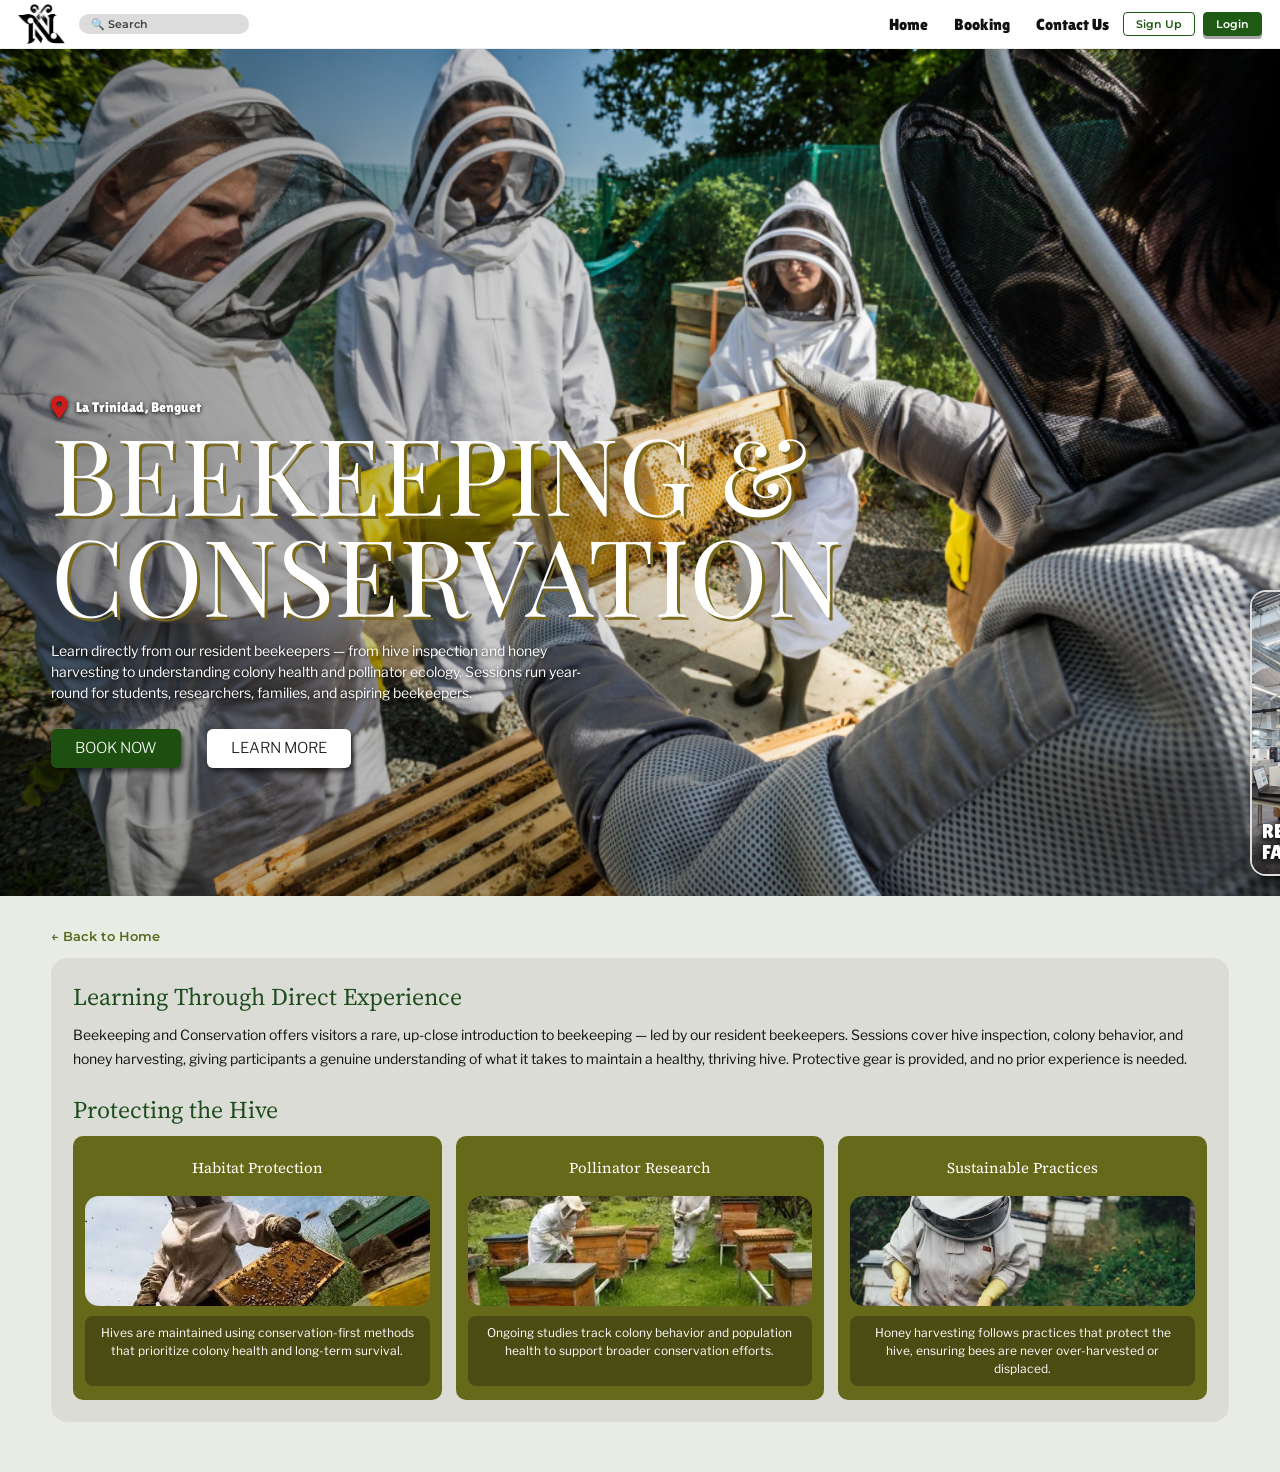
==== commit 95de2c5d: "removing the about button" ====
--- a/beekeeping.html
+++ b/beekeeping.html
@@ -14,11 +14,11 @@
 
 <body class="detail c2">
     <nav id="nav">
-        <a href="index.html" class="logo"><img src="logo.png" alt="Nature-ally Found logo"></a>
+        <a href="index.html" class="logo"><img src="img/logo.png" alt="Nature-ally Found logo"></a>
         <div class="search">🔍 Search</div>
         <button class="search-ic" aria-label="Search">🔍</button>
         <div class="links">
-            <a href="index.html">Home</a><a href="about.html">About</a><a href="booking.html">Booking</a><a
+            <a href="index.html">Home</a><a href="booking.html">Booking</a><a
                 href="contact.html">Contact Us</a>
         </div>
         <div class="auth"><button class="signup">Sign Up</button><button class="login">Login</button></div>
@@ -80,19 +80,19 @@
             <h3>Protecting the Hive</h3>
             <div class="tiles">
                 <div class="tile">
-                    <div class="ph" style="--g:url(bee-habitat.jpg)"></div>
+                    <div class="ph" style="--g:url(img/bee-habitat.jpg)"></div>
                     <h4>Habitat Protection</h4>
                     <p>Hives are maintained using conservation-first methods that prioritize colony health and long-term
                         survival.</p>
                 </div>
                 <div class="tile">
-                    <div class="ph" style="--g:url(bee-research.jpg)"></div>
+                    <div class="ph" style="--g:url(img/bee-research.jpg)"></div>
                     <h4>Pollinator Research</h4>
                     <p>Ongoing studies track colony behavior and population health to support broader conservation
                         efforts.</p>
                 </div>
                 <div class="tile">
-                    <div class="ph" style="--g:url(bee-sustainable.jpg)"></div>
+                    <div class="ph" style="--g:url(img/bee-sustainable.jpg)"></div>
                     <h4>Sustainable Practices</h4>
                     <p>Honey harvesting follows practices that protect the hive, ensuring bees are never over-harvested
                         or displaced.</p>
@@ -102,11 +102,11 @@
         </div>
     </section>
 
-    
+
     <footer class="footer">
         <div class="f-cols">
             <div>
-                <h5>Explore</h5><a href="index.html">Home</a><a href="about.html">About</a><a href="#">Experience</a><a
+                <h5>Explore</h5><a href="index.html">Home</a><a href="#">Experience</a><a
                     href="booking.html">Booking</a>
             </div>
             <div>
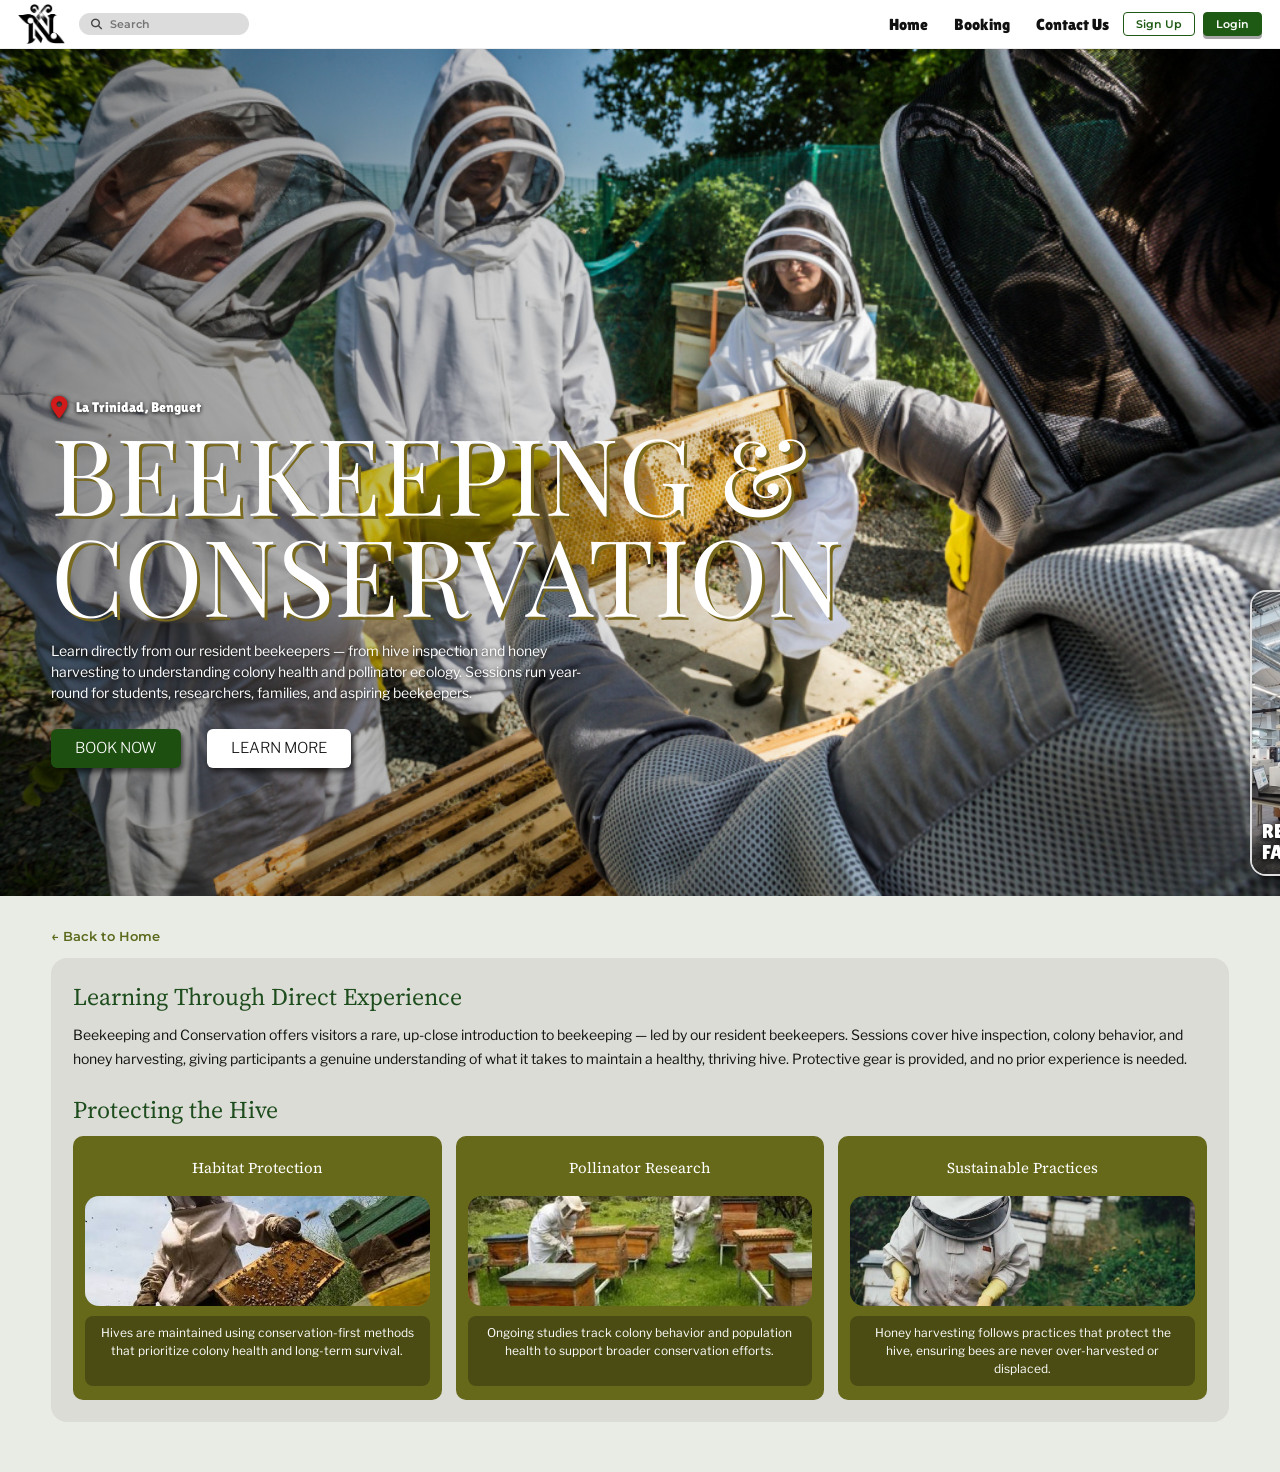
==== commit 20a22358: "adding those feedbacks they gave to me.(fixing the footer, adding back button, other placeholders, t" ====
--- a/beekeeping.html
+++ b/beekeeping.html
@@ -14,54 +14,62 @@
 
 <body class="detail c2">
     <nav id="nav">
+        <input type="checkbox" id="menu" class="menu-t" aria-label="Menu">
+        <a class="nav-back" href="index.html" aria-label="Back to Home">&larr;</a>
         <a href="index.html" class="logo"><img src="img/logo.png" alt="Nature-ally Found logo"></a>
-        <div class="search">🔍 Search</div>
-        <button class="search-ic" aria-label="Search">🔍</button>
+        <input type="checkbox" id="find" class="find-t" aria-label="Open search">
+        <form class="search" action="https://duckduckgo.com/" method="get" role="search">
+            <input type="hidden" name="sites" value="YOUR-USERNAME.github.io">
+            <i class="fa-solid fa-magnifying-glass" aria-hidden="true"></i>
+            <input type="search" name="q" placeholder="Search" aria-label="Search this site">
+        </form>
+        <label class="search-ic" for="find" aria-label="Search">🔍</label>
         <div class="links">
-            <a href="index.html">Home</a><a href="booking.html">Booking</a><a
-                href="contact.html">Contact Us</a>
+            <a href="index.html">Home</a><a href="booking.html">Booking</a><a href="contact.html">Contact Us</a>
         </div>
-        <div class="auth"><button class="signup">Sign Up</button><button class="login">Login</button></div>
-        <button class="burger" id="burger" aria-label="Menu">☰</button>
+        <div class="auth"><a class="signup" href="#signup">Sign Up</a><a class="login" href="#login">Login</a></div>
+        <label class="burger" for="menu" aria-label="Menu">☰</label>
     </nav>
 
-    <!-- tablet + phone only -->
     <section class="hero banner">
         <h1 class="title"><span class="script">Nature-ally</span><span class="found">FOUND</span></h1>
         <div class="tag">
-            <p>Nature-ally <b>Cocoon</b>ected, shaping spaces where wings, nature, and people flourish <b>Bee</b>yond
-                boundaries.</p>
+            <p>Nature-ally <b>Cocoon</b>ected, shaping spaces where wings, nature, and people flourish
+                <b>Bee</b>yond boundaries.
+            </p>
             <h3>Small Wings, Lasting Impact.</h3>
         </div>
     </section>
 
     <section class="d-hero">
-        <div class="d-photo"></div>
+        <div class="d-photo" role="img" aria-label="Beekeepers in white suits examining a honeycomb frame"></div>
         <div class="d-text">
             <p class="loc"><i class="fa-solid fa-location-dot pin"></i><span class="zn">Zone 2</span> La Trinidad,
                 Benguet</p>
             <h1>Beekeeping &amp; <br>Conservation</h1>
-            <p class="lead">Learn directly from our resident beekeepers — from hive inspection and honey harvesting to
-                understanding colony health and pollinator ecology. Sessions run year-round for students, researchers,
-                families, and aspiring beekeepers.</p>
+            <p class="lead">Learn directly from our resident beekeepers — from hive inspection and honey harvesting
+                to understanding colony health and pollinator ecology. Sessions run year-round for students,
+                researchers, families, and aspiring beekeepers.</p>
             <div class="btns"><a class="book-btn" href="booking.html">Book Now</a><a class="learn-btn"
                     href="#more">Learn More</a></div>
         </div>
         <div class="d-cards">
             <a class="card c3" href="research.html">
-                <div class="img"></div>
+                <div class="img" role="img" aria-label="Scientist working at a bench in a research lab"></div>
                 <div class="info">
                     <h2>Research Facilities</h2>
                 </div>
             </a>
             <a class="card c1" href="butterfly-sanctuary.html">
-                <div class="img"></div>
+                <div class="img" role="img"
+                    aria-label="Glass-domed butterfly sanctuary with butterflies hanging from the roof"></div>
                 <div class="info">
                     <h2>Butterfly Sanctuary</h2>
                 </div>
             </a>
             <a class="card c2" href="beekeeping.html">
-                <div class="img"></div>
+                <div class="img" role="img" aria-label="Beekeepers in white suits examining a honeycomb frame">
+                </div>
                 <div class="info">
                     <h2>Beekeeping &amp; Conservation</h2>
                 </div>
@@ -75,43 +83,44 @@
             <h3>Learning Through Direct Experience</h3>
             <p>Beekeeping and Conservation offers visitors a rare, up-close introduction to beekeeping — led by our
                 resident beekeepers. Sessions cover hive inspection, colony behavior, and honey harvesting, giving
-                participants a genuine understanding of what it takes to maintain a healthy, thriving hive. Protective
-                gear is provided, and no prior experience is needed.</p>
+                participants a genuine understanding of what it takes to maintain a healthy, thriving hive.
+                Protective gear is provided, and no prior experience is needed.</p>
             <h3>Protecting the Hive</h3>
             <div class="tiles">
                 <div class="tile">
-                    <div class="ph" style="--g:url(img/bee-habitat.jpg)"></div>
+                    <div class="ph" style="--g:url(img/bee-habitat.jpg)" role="img"
+                        aria-label="Beekeeper holding a honeycomb frame full of bees"></div>
                     <h4>Habitat Protection</h4>
-                    <p>Hives are maintained using conservation-first methods that prioritize colony health and long-term
-                        survival.</p>
+                    <p>Hives are maintained using conservation-first methods that prioritize colony health and
+                        long-term survival.</p>
                 </div>
                 <div class="tile">
-                    <div class="ph" style="--g:url(img/bee-research.jpg)"></div>
+                    <div class="ph" style="--g:url(img/bee-research.jpg)" role="img"
+                        aria-label="Two beekeepers working among wooden hives"></div>
                     <h4>Pollinator Research</h4>
                     <p>Ongoing studies track colony behavior and population health to support broader conservation
                         efforts.</p>
                 </div>
                 <div class="tile">
-                    <div class="ph" style="--g:url(img/bee-sustainable.jpg)"></div>
+                    <div class="ph" style="--g:url(img/bee-sustainable.jpg)" role="img"
+                        aria-label="Beekeeper in a hat inspecting a hive box"></div>
                     <h4>Sustainable Practices</h4>
-                    <p>Honey harvesting follows practices that protect the hive, ensuring bees are never over-harvested
-                        or displaced.</p>
+                    <p>Honey harvesting follows practices that protect the hive, ensuring bees are never
+                        over-harvested or displaced.</p>
                 </div>
             </div>
             <div class="box-book"><a class="book-btn" href="booking.html">Book Now</a></div>
         </div>
     </section>
 
-
     <footer class="footer">
         <div class="f-cols">
             <div>
-                <h5>Explore</h5><a href="index.html">Home</a><a href="#">Experience</a><a
+                <h5>Explore</h5><a href="index.html">Home</a><a href="index.html#cards">Experience</a><a
                     href="booking.html">Booking</a>
             </div>
             <div>
-                <h5>Support</h5><a href="contact.html">Contact</a><a href="#">FAQs</a><a href="#">Cookie Settings</a><a
-                    href="#">Terms &amp; Conditions</a>
+                <h5>Support</h5><a href="contact.html">Contact</a>
             </div>
             <div class="f-connect">
                 <h5>Connect</h5>
@@ -121,7 +130,7 @@
             </div>
         </div>
         <div class="f-bottom">
-            <p>© 2026 Butterfly Sanctuary. All rights reserved.</p>
+            <p>© 2026 Nature-ally Found. All rights reserved.</p>
             <div class="social">
                 <a href="#" aria-label="Instagram"><i class="fa-brands fa-instagram"></i></a>
                 <a href="#" aria-label="TikTok"><i class="fa-brands fa-tiktok"></i></a>
@@ -131,7 +140,39 @@
         </div>
     </footer>
 
-    <script src="script.js"></script>
+    <div class="overlay" id="login">
+        <a class="m-backdrop" href="#" aria-label="Close"></a>
+        <div class="modal" role="dialog" aria-modal="true" aria-labelledby="loginTitle">
+            <a class="m-close" href="#" aria-label="Close">&times;</a>
+            <img class="m-logo" src="img/logo.png" alt="">
+            <form class="m-form" action="#" method="get">
+                <h2 id="loginTitle">Welcome back</h2>
+                <p class="m-sub">Log in to manage your visits.</p>
+                <label>Email<input type="email" name="email" autocomplete="email" required></label>
+                <label>Password<input type="password" autocomplete="current-password" required></label>
+                <button class="primary" type="submit">Log in</button>
+                <p class="m-switch">New here? <a href="#signup">Create an account</a></p>
+            </form>
+        </div>
+    </div>
+
+    <div class="overlay" id="signup">
+        <a class="m-backdrop" href="#" aria-label="Close"></a>
+        <div class="modal" role="dialog" aria-modal="true" aria-labelledby="signupTitle">
+            <a class="m-close" href="#" aria-label="Close">&times;</a>
+            <img class="m-logo" src="img/logo.png" alt="">
+            <form class="m-form" action="#" method="get">
+                <h2 id="signupTitle">Join Nature-ally Found</h2>
+                <p class="m-sub">Create an account to book your visits.</p>
+                <label>Full name<input type="text" name="fullname" autocomplete="name" minlength="2" required></label>
+                <label>Email<input type="email" name="email" autocomplete="email" required></label>
+                <label>Password<input type="password" autocomplete="new-password" minlength="8" required></label>
+                <button class="primary" type="submit">Sign up</button>
+                <p class="m-switch">Already have an account? <a href="#login">Log in</a></p>
+            </form>
+        </div>
+    </div>
+
 </body>
 
 </html>
--- a/style.css
+++ b/style.css
@@ -28,6 +28,7 @@
 }
 
 /* PHOTOS */
+
 .c1 {
     --g: url(img/butterfly-sanctuary.jpg);
     --pos: 50% 50%;
@@ -68,6 +69,7 @@
 }
 
 /* NAV */
+
 nav {
     display: flex;
     align-items: center;
@@ -92,7 +94,28 @@
     font-size: 11px;
     font-weight: 600;
     width: 170px;
+    color: #444;
+    display: flex;
+    align-items: center;
+    gap: 6px
+}
+
+.search input[type="search"] {
+    flex: 1;
+    min-width: 0;
+    border: 0;
+    outline: 0;
+    background: transparent;
+    font: 600 11px Montserrat, sans-serif;
     color: #444
+}
+
+.nav-back {
+    display: none;
+    font-size: 22px;
+    line-height: 1;
+    color: #111;
+    text-decoration: none
 }
 
 .search-ic,
@@ -104,6 +127,13 @@
     cursor: pointer
 }
 
+.menu-t,
+.find-t {
+    position: absolute;
+    opacity: 0;
+    pointer-events: none
+}
+
 .links {
     margin-left: auto;
     display: flex;
@@ -122,15 +152,17 @@
 
 .auth {
     display: flex;
-    gap: 8px
-}
-
-.auth button {
+    gap: 8px;
+    align-items: center
+}
+
+.auth a {
     font: 600 11px Montserrat, sans-serif;
     padding: 4px 12px;
     border-radius: 4px;
     cursor: pointer;
-    border: 1px solid var(--green)
+    border: 1px solid var(--green);
+    text-decoration: none
 }
 
 .signup {
@@ -145,6 +177,7 @@
 }
 
 /* HOME HERO */
+
 .hero {
     --hero-img: linear-gradient(rgba(4, 18, 6, .7), rgba(4, 18, 6, .5)), url(img/hero.jpg);
     min-height: calc(100vh - 53px);
@@ -208,6 +241,7 @@
 }
 
 /* CARDS: desktop */
+
 .cards {
     position: relative;
     z-index: 2;
@@ -265,6 +299,20 @@
     display: none
 }
 
+.xc {
+    position: absolute;
+    opacity: 0;
+    width: 0;
+    height: 0
+}
+
+.stretch {
+    position: absolute;
+    inset: 0;
+    z-index: 3;
+    border-radius: inherit
+}
+
 .d-hero {
     position: relative;
     min-height: calc(100vh - 53px);
@@ -362,6 +410,7 @@
     display: flex;
     gap: 1.2vw
 }
+
 .more {
     padding: 30px 4vw 50px
 }
@@ -444,10 +493,12 @@
 }
 
 /* TABLET + PHONE */
+
 @media(max-width:1099px) {
     :root {
         --nav-h: 42px
     }
+
     nav {
         position: sticky;
         top: 0;
@@ -462,6 +513,14 @@
         height: 30px
     }
 
+    .nav-back {
+        display: block
+    }
+
+    html {
+        scroll-padding-top: 260px
+    }
+
     .search {
         display: none
     }
@@ -472,7 +531,7 @@
         font-size: clamp(11px, 1.9vw, 16px)
     }
 
-    .auth button {
+    .auth a {
         font-size: clamp(10px, 1.7vw, 13px);
         padding: 3px 10px
     }
@@ -562,6 +621,7 @@
     }
 
     /* home cards */
+
     .cards {
         display: block;
         margin: 0;
@@ -709,6 +769,7 @@
     }
 
     /* detail pages: */
+
     body.detail {
         background: linear-gradient(180deg, #868b78, #5e6b52 40%, #34452e)
     }
@@ -773,6 +834,7 @@
     }
 
     /* info box */
+
     .more {
         padding: 2vw 3vw 4vw
     }
@@ -843,6 +905,7 @@
     }
 
     /* footer */
+
     .footer {
         display: block;
         margin-top: 0;
@@ -898,6 +961,7 @@
 }
 
 /* PHONE */
+
 @media(max-width:600px) {
     :root {
         --nav-h: 44px
@@ -910,6 +974,22 @@
 
     .logo img {
         height: 34px
+    }
+
+    html {
+        scroll-padding-top: 190px
+    }
+
+    #find:checked~.search {
+        display: flex;
+        position: absolute;
+        top: 100%;
+        left: 0;
+        right: 0;
+        width: auto;
+        border-radius: 0;
+        padding: 10px 14px;
+        z-index: 40
     }
 
     .search-ic,
@@ -922,7 +1002,7 @@
         display: none
     }
 
-    nav.menu-open .auth {
+    .menu-t:checked~.auth {
         display: flex;
         position: absolute;
         top: 100%;
@@ -951,6 +1031,7 @@
     }
 
     /* home cards */
+
     .cards {
         padding: 4vw 4vw 3vw
     }
@@ -985,6 +1066,14 @@
     .zone,
     .desc {
         display: none
+    }
+
+    .stretch {
+        display: none
+    }
+
+    .learn {
+        cursor: pointer
     }
 
     .zone i {
@@ -1028,15 +1117,15 @@
         display: inline
     }
 
-    .card.open .learn .x {
+    .xc:checked~.info .learn .x {
         display: none
     }
 
-    .card.open .learn .o {
+    .xc:checked~.info .learn .o {
         display: inline
     }
 
-    .card.open .zone {
+    .xc:checked~.info .zone {
         display: block;
         grid-column: 2;
         grid-row: 1;
@@ -1048,16 +1137,16 @@
         z-index: 1
     }
 
-    .card:nth-child(even).open .zone {
+    .card:nth-child(even) .xc:checked~.info .zone {
         grid-column: 1;
         justify-self: start
     }
 
-    .card.open h2 {
+    .xc:checked~.info h2 {
         text-align: left
     }
 
-    .card.open .desc {
+    .xc:checked~.info .desc {
         display: block;
         grid-column: 1/-1;
         grid-row: 3;
@@ -1075,6 +1164,7 @@
     }
 
     /* detail pages */
+
     .d-hero {
         flex-direction: column;
         text-align: center;
@@ -1176,6 +1266,7 @@
 }
 
 /* DESKTOP HOME HERO */
+
 @media(min-width:1100px) {
     .hero .title {
         text-align: left;
@@ -1222,4 +1313,409 @@
         font: 600 clamp(14px, min(2vw, 3.4vh), 24px) Montserrat, sans-serif;
         color: #aaa55c
     }
+}
+
+/* MODALS */
+
+.overlay {
+    position: fixed;
+    inset: 0;
+    z-index: 100;
+    display: none;
+    align-items: center;
+    justify-content: center;
+    padding: 16px;
+    background: rgba(5, 15, 6, .72);
+    backdrop-filter: blur(3px)
+}
+
+.overlay:target {
+    display: flex
+}
+
+body:has(.overlay:target) {
+    overflow: hidden
+}
+
+.m-backdrop {
+    position: absolute;
+    inset: 0;
+    cursor: default
+}
+
+.m-close {
+    text-decoration: none;
+    display: flex;
+    align-items: center;
+    justify-content: center
+}
+
+.modal {
+    position: relative;
+    z-index: 1;
+    width: min(420px, 100%);
+    max-height: calc(100vh - 32px);
+    overflow: auto;
+    background: #f4f5ef;
+    color: #111;
+    border-radius: 16px;
+    padding: 28px 26px 22px;
+    box-shadow: inset 0 5px 0 var(--green), 0 20px 50px rgba(0, 0, 0, .55)
+}
+
+.m-close {
+    position: absolute;
+    top: 10px;
+    right: 12px;
+    width: 32px;
+    height: 32px;
+    border: 0;
+    border-radius: 50%;
+    background: transparent;
+    font-size: 26px;
+    line-height: 1;
+    cursor: pointer;
+    color: #333
+}
+
+.m-close:hover {
+    background: #e3e6dc
+}
+
+.m-logo {
+    display: block;
+    height: 44px;
+    margin: 0 auto 6px
+}
+
+.m-form h2,
+.b-card h2 {
+    font: 400 26px 'Source Serif 4', 'Playfair Display', serif;
+    color: #1d4d1d
+}
+
+.m-form h2 {
+    text-align: center
+}
+
+.m-sub {
+    text-align: center;
+    font: 400 13px 'Libre Franklin', sans-serif;
+    color: #444;
+    margin: 4px 0 16px
+}
+
+.m-form label,
+.b-card label {
+    display: block;
+    font: 600 12px Montserrat, sans-serif;
+    margin-bottom: 12px;
+    min-width: 0
+}
+
+.m-form input,
+.b-card input:not([type=radio]),
+.b-card select,
+.b-card textarea {
+    width: 100%;
+    margin-top: 5px;
+    padding: 9px 10px;
+    border: 1px solid #b9bdb0;
+    border-radius: 6px;
+    background: #fff;
+    color: #111;
+    font: 400 14px 'Libre Franklin', sans-serif
+}
+
+.m-form input:focus,
+.b-card input:focus,
+.b-card select:focus,
+.b-card textarea:focus {
+    outline: 2px solid #5f9a4e;
+    border-color: #5f9a4e
+}
+
+.primary {
+    width: 100%;
+    margin-top: 6px;
+    padding: 11px;
+    border: 0;
+    border-radius: 6px;
+    background: var(--green);
+    color: #fff;
+    font: 400 15px 'Libre Franklin', sans-serif;
+    text-transform: uppercase;
+    letter-spacing: .03em;
+    cursor: pointer;
+    box-shadow: 0 4px 0 rgba(0, 0, 0, .35)
+}
+
+.primary:hover {
+    background: #17470f
+}
+
+.m-switch {
+    text-align: center;
+    font: 400 13px 'Libre Franklin', sans-serif;
+    margin-top: 16px
+}
+
+.m-switch a {
+    color: #1d4d1d;
+    font-weight: 600
+}
+
+/* BOOKING */
+
+.b-hero {
+    min-height: calc(100vh - 53px);
+    display: flex;
+    align-items: center;
+    justify-content: space-between;
+    gap: 4vw;
+    padding: 4vh 4vw;
+    color: #fff;
+    background: linear-gradient(rgba(4, 18, 6, .74), rgba(4, 18, 6, .6)), url(img/hero.jpg) center/cover
+}
+
+.b-text {
+    max-width: 40vw
+}
+
+.b-text h1 {
+    font: 400 clamp(44px, min(7vw, 12vh), 96px)/.95 'Playfair Display', serif;
+    text-transform: uppercase;
+    margin-bottom: 16px;
+    text-shadow: 3px 3px 0 #7a6a1d
+}
+
+.b-text .lead {
+    max-width: 34vw;
+    font: 400 clamp(12px, 1.2vw, 15px)/1.6 'Libre Franklin', sans-serif;
+    margin-bottom: 20px;
+    text-shadow: 0 1px 4px rgba(0, 0, 0, .8)
+}
+
+.b-info {
+    list-style: none;
+    padding: 0;
+    display: grid;
+    gap: 10px;
+    font: 400 clamp(12px, 1.1vw, 14px) 'Libre Franklin', sans-serif
+}
+
+.b-info i {
+    width: 20px;
+    color: var(--cream)
+}
+
+.b-card {
+    width: min(48vw, 640px);
+    background: rgba(244, 245, 239, .97);
+    color: #111;
+    border-radius: 16px;
+    padding: 22px 24px;
+    box-shadow: 0 14px 34px rgba(0, 0, 0, .5)
+}
+
+.b-card h2 {
+    margin-bottom: 12px
+}
+
+.b-note {
+    margin: 0 0 10px;
+    font: 400 12px 'Libre Franklin', sans-serif;
+    color: #444
+}
+
+.visit {
+    border: 0;
+    margin: 0 0 14px;
+    padding: 0;
+    min-width: 0
+}
+
+.visit legend {
+    font: 600 12px Montserrat, sans-serif;
+    margin-bottom: 6px
+}
+
+.opts {
+    display: grid;
+    grid-template-columns: repeat(3, 1fr);
+    gap: 10px
+}
+
+.opt {
+    position: relative;
+    display: block;
+    margin: 0 !important;
+    border: 2px solid transparent;
+    border-radius: 12px;
+    overflow: hidden;
+    cursor: pointer;
+    background: #fff;
+    box-shadow: 0 1px 4px rgba(0, 0, 0, .3)
+}
+
+.opt input {
+    position: absolute;
+    inset: 0;
+    width: 100%;
+    height: 100%;
+    margin: 0;
+    opacity: 0;
+    cursor: pointer
+}
+
+.o-img {
+    display: block;
+    height: 80px;
+    background: var(--g) center/cover
+}
+
+.o-t {
+    display: block;
+    padding: 7px 6px;
+    font: 400 12px/1.2 'Lilita One', sans-serif;
+    text-align: center;
+    color: #1d4d1d;
+    text-transform: uppercase
+}
+
+.opt:has(input:checked) {
+    border-color: var(--green);
+    box-shadow: 0 0 0 2px rgba(31, 90, 20, .35)
+}
+
+.opt:has(input:checked) .o-t {
+    background: var(--green);
+    color: #fff
+}
+
+.opt:has(input:focus-visible) {
+    outline: 3px solid #8ab67a
+}
+
+.row {
+    display: grid;
+    grid-template-columns: 1fr 1fr;
+    gap: 12px
+}
+
+.row.three {
+    grid-template-columns: 1.3fr 1fr .7fr
+}
+
+/* CONTACT */
+
+.b-card textarea {
+    display: block;
+    resize: vertical;
+    min-height: 110px
+}
+
+.b-info a {
+    color: inherit
+}
+
+.b-social {
+    display: flex;
+    gap: 16px;
+    margin-top: 20px;
+    font-size: 20px
+}
+
+.b-social a {
+    color: #fff
+}
+
+.b-social a:hover {
+    color: var(--cream)
+}
+
+@media(max-width:1099px) {
+    .b-hero {
+        display: block;
+        min-height: 0;
+        padding: 3vw;
+        background: none
+    }
+
+    .b-text {
+        max-width: none;
+        padding: 1vw 0 3vw
+    }
+
+    .b-text h1 {
+        font: 400 min(4.9vw, 34px)/1.1 'Source Serif 4', serif;
+        margin-bottom: 1.6vw;
+        text-shadow: 0 2px 6px rgba(0, 0, 0, .6)
+    }
+
+    .b-text h1 br {
+        display: none
+    }
+
+    .b-text .lead {
+        max-width: none;
+        font-size: min(2.3vw, 16px);
+        text-shadow: 0 1px 3px rgba(0, 0, 0, .6)
+    }
+
+    .b-info {
+        font-size: min(2vw, 14px)
+    }
+
+    .b-text .loc {
+        justify-content: flex-start
+    }
+
+    .b-card {
+        width: auto;
+        background: rgba(217, 217, 217, .96);
+        border-radius: 6px;
+        padding: 3vw
+    }
+}
+
+@media(max-width:600px) {
+
+    .row,
+    .row.three {
+        grid-template-columns: 1fr
+    }
+
+    .b-text h1 {
+        font-size: 6.4vw
+    }
+
+    .b-text .lead {
+        font-size: 3.6vw
+    }
+
+    .b-info {
+        font-size: 3.4vw
+    }
+
+    .b-card {
+        padding: 5vw
+    }
+
+    .b-card h2 {
+        font-size: 6vw
+    }
+
+    .o-img {
+        height: 20vw
+    }
+
+    .o-t {
+        font-size: 2.8vw;
+        padding: 6px 3px
+    }
+
+    .modal {
+        padding: 22px 20px 18px
+    }
 }
